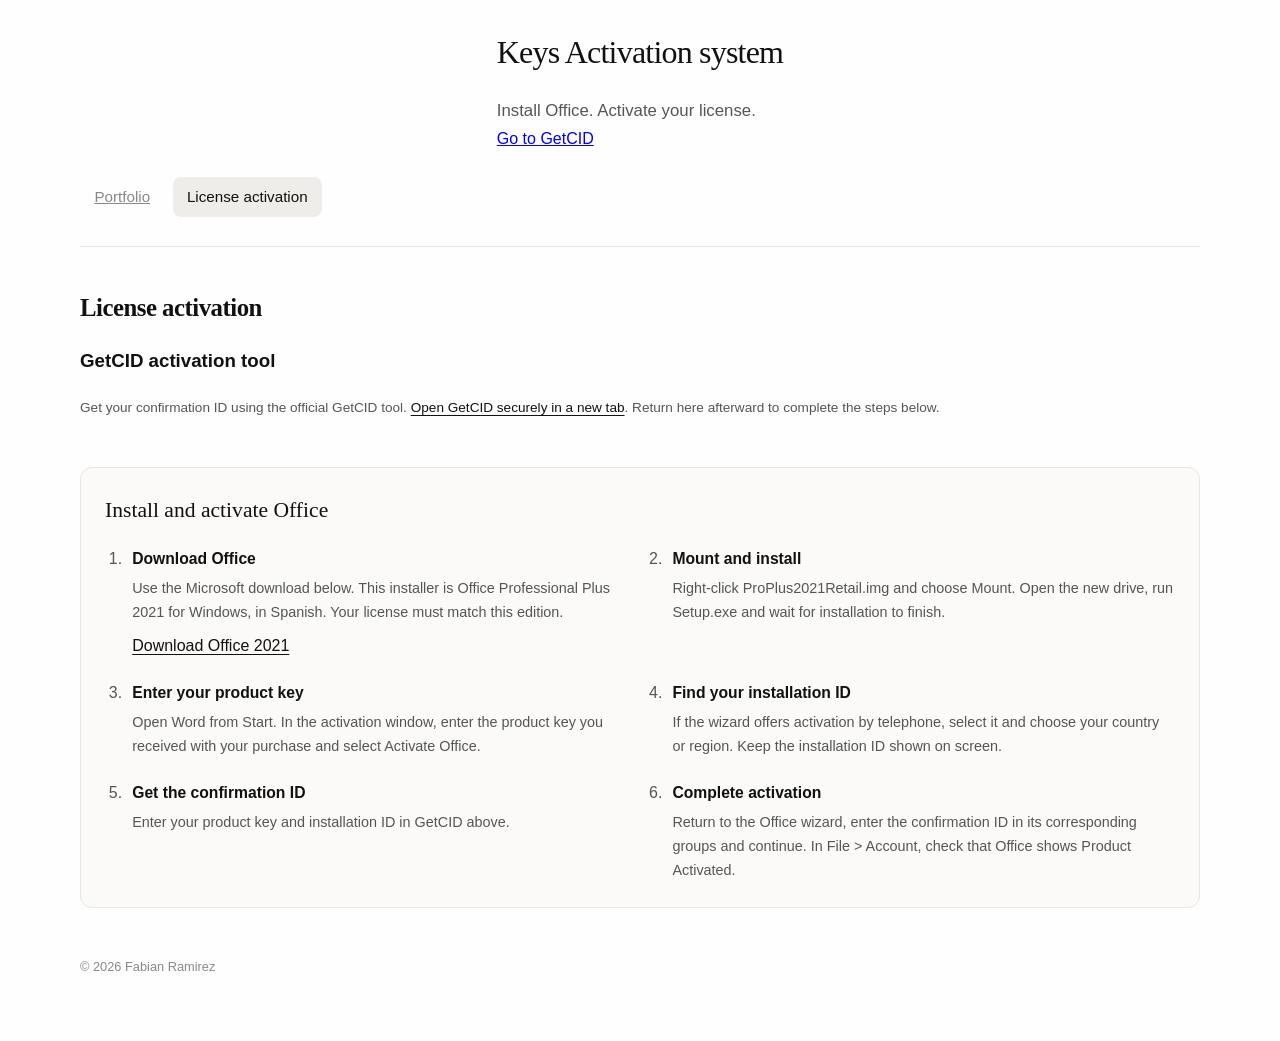
==== index.html @ a5a7165a "Polish GetCID link and remove blank embed space Updated the index.html file to reflect changes for t" ====
<!DOCTYPE html>
<html lang="en">
<head>
<meta charset="UTF-8">
<meta name="viewport" content="width=device-width, initial-scale=1.0">
<title>Fabian | License activation</title>
<meta name="description" content="Office license activation guide and GetCID tool.">
<meta name="theme-color" content="#fefefe">
<link rel="canonical" href="https://fyramirez.dev/activacion/">
<link rel="icon" href="/favicon.ico">
<link rel="stylesheet" href="/style.css?v=activation-20260924">
</head>
<body class="activation-mode">
<div class="layout">
<aside class="sidebar">
<img src="/profile.jpg" alt="Fabian" class="sidebar-avatar">
<div class="activation-identity">
<h1 class="sidebar-heading">Keys Activation system</h1>
<p class="sidebar-text guide-intro">Install Office. Activate your license.</p>
<a class="guide-jump" href="#getcid-title">Go to GetCID</a>
</div>
</aside>
<main class="main-content">
<nav class="tabs" aria-label="Page sections"><a class="tab-btn" href="/">Portfolio</a><span class="tab-btn active" aria-current="page">License activation</span></nav>
<section class="activation-panel" aria-labelledby="activation-title">
<h2 id="activation-title" class="section-title">License activation</h2>
<div class="getcid-embed" id="getcid-title">
<h3>GetCID activation tool</h3>
<p class="getcid-fallback">Get your confirmation ID using the official GetCID tool. <a class="office-download" href="https://getcid.us/" target="_blank" rel="noopener noreferrer">Open GetCID securely in a new tab</a>. Return here afterward to complete the steps below.</p>
</div>
<section class="activation-guide" aria-labelledby="guide-title">
<h3 id="guide-title">Install and activate Office</h3>
<ol class="setup-steps">
<li><div><h4>Download Office</h4><p>Use the Microsoft download below. This installer is Office Professional Plus 2021 for Windows, in Spanish. Your license must match this edition.</p><a class="office-download" href="https://officecdn.microsoft.com/db/492350f6-3a01-4f97-b9c0-c7c6ddf67d60/media/es-es/ProPlus2021Retail.img">Download Office 2021</a></div></li>
<li><div><h4>Mount and install</h4><p>Right-click ProPlus2021Retail.img and choose Mount. Open the new drive, run Setup.exe and wait for installation to finish.</p></div></li>
<li><div><h4>Enter your product key</h4><p>Open Word from Start. In the activation window, enter the product key you received with your purchase and select Activate Office.</p></div></li>
<li><div><h4>Find your installation ID</h4><p>If the wizard offers activation by telephone, select it and choose your country or region. Keep the installation ID shown on screen.</p></div></li>
<li><div><h4>Get the confirmation ID</h4><p>Enter your product key and installation ID in GetCID above.</p></div></li>
<li><div><h4>Complete activation</h4><p>Return to the Office wizard, enter the confirmation ID in its corresponding groups and continue. In File &gt; Account, check that Office shows Product Activated.</p></div></li>
</ol>
</section>
</section>
<footer class="site-footer"><p>&copy; 2026 Fabian Ramirez</p></footer>
</main>
</div>
</body>
</html>
---- style.css ----
/* Wide layout for the standalone activation page */
body.activation-mode .layout {
    display: block;
}

body.activation-mode .sidebar {
    position: static;
    width: 100%;
    height: auto;
    padding: 2rem 5rem 0;
}

body.activation-mode .sidebar-avatar {
    display: none;
}

body.activation-mode .main-content {
    width: 100%;
    padding: 1.5rem 5rem 4rem;
    border-left: 0;
}

body.activation-mode .activation-identity {
    max-width: 1200px;
    margin: 0 auto;
}

body.activation-mode .activation-guide {
    max-width: 1200px;
    margin-bottom: 2rem;
}

body.activation-mode .getcid-embed {
    width: 100%;
    max-width: 1200px;
    margin: 0 auto 3rem;
}

body.activation-mode .getcid-embed iframe {
    width: 100%;
    height: min(1100px, 82vh);
    min-height: 760px;
}

body.activation-mode .site-footer {
    max-width: 1200px;
    margin: 0 auto;
}

@media (max-width: 900px) {
    body.activation-mode .sidebar {
        padding: 5rem 1.5rem 1rem;
    }

    body.activation-mode .main-content {
        padding: 1rem 1.5rem 3rem;
    }

    body.activation-mode .getcid-embed iframe {
        height: 1000px;
        min-height: 1000px;
    }
}

@media (max-width: 600px) {
    body.activation-mode .activation-guide {
        padding: 1.1rem;
    }

    body.activation-mode .setup-steps {
        grid-template-columns: 1fr;
    }
}/* Activation page layout */
.activation-guide {
    max-width: 1000px;
    margin: 0 0 2.5rem;
    padding: 1.5rem;
    border: 1px solid var(--border);
    border-radius: 12px;
    background: #fbfaf9;
}

.activation-guide > h3 {
    margin-bottom: 1rem;
    font-family: var(--font-serif);
    font-size: 1.35rem;
    font-weight: 500;
}

.setup-steps {
    display: grid;
    grid-template-columns: repeat(2, minmax(0, 1fr));
    gap: 1.25rem 2rem;
    padding-left: 1.35rem;
}

.setup-steps li {
    padding-left: 0.35rem;
    color: var(--text-secondary);
}

.setup-steps h4 {
    margin-bottom: 0.3rem;
    color: var(--text);
    font-size: 0.98rem;
    font-weight: 600;
}

.setup-steps p,
.setup-help-body {
    font-size: 0.9rem;
    line-height: 1.65;
}

.office-download,
.setup-help-body a {
    display: inline-block;
    margin-top: 0.45rem;
    color: var(--text);
    text-underline-offset: 3px;
}

.setup-help {
    margin-top: 1.5rem;
    padding-top: 1rem;
    border-top: 1px solid var(--border);
}

.setup-help summary {
    cursor: pointer;
    font-weight: 500;
}

.setup-help-body {
    padding-top: 0.75rem;
}

.security-steps {
    padding-left: 1.25rem;
}

.getcid-embed iframe {
    display: block;
    width: 100%;
    height: min(1100px, 82vh);
    min-height: 760px;
    border: 1px solid var(--border);
    border-radius: 10px;
    background: #fff;
}

@media (max-width: 600px) {
    .setup-steps {
        grid-template-columns: 1fr;
        gap: 1rem;
    }

    .activation-guide {
        padding: 1.1rem;
    }

    .getcid-embed iframe {
        height: 1000px;
        min-height: 1000px;
    }
}

*, *::before, *::after {
    box-sizing: border-box;
    margin: 0;
    padding: 0;
}

:root {
    --bg: #fefefe;
    --text: #111;
    --text-secondary: #555;
    --text-muted: #888;
    --border: #e8e6e3;
    --sidebar-width: 35%;
    --font-serif: Newsreader, Georgia, "Times New Roman", serif;
    --font-sans: Inter, -apple-system, BlinkMacSystemFont, "Segoe UI", Roboto, sans-serif;
}

html {
    scroll-behavior: smooth;
    -webkit-font-smoothing: antialiased;
    -moz-osx-font-smoothing: grayscale;
    text-rendering: optimizeLegibility;
}

body {
    font-family: var(--font-sans);
    background-color: var(--bg);
    color: var(--text);
    line-height: 1.7;
    font-size: 1rem;
    font-weight: 400;
}

.layout {
    display: flex;
    min-height: 100vh;
}

.sidebar {
    width: var(--sidebar-width);
    flex-shrink: 0;
    position: sticky;
    top: 0;
    height: 100vh;
    padding: 5rem 3rem 5rem 5rem;
    display: flex;
    flex-direction: column;
    justify-content: center;
}

.sidebar-avatar {
    width: 220px;
    height: 220px;
    border-radius: 50%;
    object-fit: cover;
    margin-bottom: 2rem;
    display: block;
}

.sidebar-heading {
    font-family: var(--font-serif);
    font-size: 2rem;
    font-weight: 500;
    line-height: 1.3;
    letter-spacing: -0.025em;
    color: var(--text);
    margin-bottom: 1.4rem;
}

.sidebar-text {
    font-size: 1.05rem;
    color: var(--text-secondary);
    line-height: 1.75;
}

.sidebar-text a {
    color: var(--text);
    text-decoration: underline;
    text-underline-offset: 4px;
    text-decoration-thickness: 1px;
    text-decoration-color: #ccc;
    transition: text-decoration-color 0.15s ease;
}

.sidebar-text a:hover {
    text-decoration-color: var(--text);
}

.main-content {
    flex: 1;
    min-width: 0;
    padding: 5rem 5rem 5rem 3rem;
    border-left: 1px solid var(--border);
}

.section {
    padding: 0 0 5rem;
}

.section-title {
    font-family: var(--font-serif);
    font-size: 1.55rem;
    font-weight: 600;
    letter-spacing: -0.02em;
    margin-bottom: 2.2rem;
    color: var(--text);
}

.projects-grid {
    display: grid;
    grid-template-columns: minmax(0, 420px);
    gap: 2.5rem 1.8rem;
    margin-bottom: 2rem;
}

.project-card {
    display: block;
    text-decoration: none;
    color: inherit;
    transition: opacity 0.2s ease;
}

.project-card:hover {
    opacity: 0.75;
}

.project-image-wrap {
    aspect-ratio: 4 / 3;
    overflow: hidden;
    border-radius: 10px;
    background: #f4f3f1;
    margin-bottom: 1.1rem;
}

.project-image-wrap img {
    width: 100%;
    height: 100%;
    object-fit: cover;
    transition: transform 0.4s ease;
}

.project-card:hover .project-image-wrap img {
    transform: scale(1.03);
}

.project-title {
    font-family: var(--font-serif);
    font-size: 1.2rem;
    font-weight: 600;
    letter-spacing: -0.015em;
    color: var(--text);
    margin-bottom: 0.3rem;
}

.project-desc {
    font-size: 0.9rem;
    color: var(--text-secondary);
    line-height: 1.6;
}

.project-tech {
    display: flex;
    flex-wrap: wrap;
    align-items: center;
    gap: 0.65rem;
    list-style: none;
    padding: 0;
    margin: 1rem 0 0;
}

.project-tech li {
    display: grid;
    place-items: center;
    width: 2rem;
    height: 2rem;
    padding: 0.35rem;
    border: 1px solid var(--border);
    border-radius: 7px;
    background: #fff;
}

.project-tech img,
.project-tech svg {
    display: block;
    width: 100%;
    height: 100%;
}

.see-all {
    display: inline-block;
    font-family: var(--font-sans);
    font-size: 0.9rem;
    font-weight: 500;
    color: var(--text-secondary);
    text-decoration: none;
    transition: color 0.15s ease;
}

.see-all:hover {
    color: var(--text);
}

.skills-grid {
    display: grid;
    grid-template-columns: repeat(2, minmax(0, 1fr));
    grid-template-areas:
        "environment ai"
        "development development";
    gap: 2.5rem;
}

.skill-group:nth-child(1) {
    grid-area: environment;
    border-right: 1px solid var(--border);
    padding-right: 2.5rem;
}

.skill-group--development {
    grid-area: development;
    border-top: 1px solid var(--border);
    padding-top: 2rem;
}

.skill-group:nth-child(3) {
    grid-area: ai;
}

.skill-group--development ul {
    display: grid;
    grid-template-columns: repeat(3, minmax(0, 1fr));
    column-gap: 1.25rem;
}

.skill-label {
    font-family: var(--font-serif);
    font-size: 1.1rem;
    font-weight: 600;
    letter-spacing: -0.015em;
    margin-bottom: 0.9rem;
    color: var(--text);
}

.skill-group ul {
    list-style: none;
    padding: 0;
}

.skill-group li {
    display: flex;
    align-items: center;
    gap: 0.6rem;
    font-size: 0.9rem;
    color: var(--text-secondary);
    padding: 0.3rem 0;
    line-height: 1.35;
}

.skill-group li img,
.skill-icon {
    width: 1.35rem;
    height: 1.35rem;
    flex: 0 0 1.35rem;
}

.skill-group li img {
    object-fit: contain;
}

.skill-group li span:not(.skill-icon) {
    color: var(--text-muted);
}

.skill-icon {
    display: inline-grid;
    place-items: center;
    border-radius: 4px;
    font-size: 0.55rem;
    font-weight: 700;
    line-height: 1;
    letter-spacing: -0.04em;
}

.skill-icon-tool {
    color: #e8b300;
    background: #fff7cf;
    font-size: 1.1rem;
}

.skill-icon-pwa {
    color: #5a21b6;
    background: #eee4ff;
}

.skill-icon-api {
    color: #fff;
    background: #4b5563;
    font-size: 0.5rem;
}

.cv-entry {
    margin-bottom: 2rem;
}

.cv-role {
    font-family: var(--font-serif);
    font-size: 1.2rem;
    font-weight: 600;
    letter-spacing: -0.015em;
    color: var(--text);
    margin-bottom: 0.2rem;
}

.cv-place {
    font-size: 0.9rem;
    color: var(--text-muted);
    margin-bottom: 0.7rem;
}

.cv-desc {
    font-size: 0.95rem;
    color: var(--text-secondary);
    line-height: 1.7;
    max-width: 500px;
}

.social-links {
    display: flex;
    gap: 1.6rem;
    margin-bottom: 1.2rem;
}

.social-link {
    display: inline-flex;
    align-items: center;
    gap: 0.5rem;
    font-size: 0.85rem;
    font-weight: 500;
    color: var(--text-muted);
    text-decoration: none;
    transition: color 0.2s ease;
}

.social-link:visited,
.social-link:link {
    color: var(--text-muted);
    text-decoration: none;
}

.social-link:hover,
.social-link:hover:visited {
    color: var(--text);
}

.social-link svg {
    display: block;
    flex-shrink: 0;
}

.site-footer {
    padding-top: 1rem;
}



.site-footer p {
    font-size: 0.8rem;
    color: var(--text-muted);
}

.credit-link,
.credit-link:link,
.credit-link:visited {
    color: var(--text-muted) !important;
    text-decoration: none !important;
    transition: color 0.2s ease;
}

.credit-link:hover {
    color: var(--text) !important;
}


@media (max-width: 900px) {
    .layout {
        flex-direction: column;
    }

    .sidebar {
        width: 100%;
        position: static;
        height: auto;
        padding: 3rem 1.5rem 2rem;
        justify-content: flex-start;
    }

    .sidebar-heading {
        font-size: 1.6rem;
    }

    .main-content {
        padding: 2rem 1.5rem 4rem;
        border-left: none;
    }

    .projects-grid {
        grid-template-columns: 1fr;
        gap: 3rem;
    }

    .skills-grid {
        grid-template-columns: 1fr;
        grid-template-areas:
            "environment"
            "ai"
            "development";
        gap: 2rem;
    }

    .skill-group--development ul {
        grid-template-columns: 1fr;
    }

    .skill-group:nth-child(1) {
        border-right: none;
        border-bottom: 1px solid var(--border);
        padding: 0 0 2rem;
    }

    .skill-group--development {
        padding-top: 2rem;
    }

    .section {
        padding: 0 0 3.5rem;
    }

    .social-links {
        gap: 1.2rem;
    }
}

.tabs {
    display: flex;
    flex-wrap: wrap;
    gap: 0.5rem;
    padding-bottom: 1.8rem;
    border-bottom: 1px solid var(--border);
    margin-bottom: 2.5rem;
}

.tab-btn {
    appearance: none;
    background: none;
    border: none;
    cursor: pointer;
    font-family: var(--font-sans);
    font-size: 0.95rem;
    font-weight: 500;
    color: var(--text-muted);
    padding: 0.45rem 0.9rem;
    border-radius: 8px;
    transition: color 0.2s ease, background 0.2s ease;
}

.tab-btn:hover {
    color: var(--text);
    background: #f4f3f1;
}

.tab-btn.active {
    color: var(--text);
    background: #efedea;
}

.tab-btn:focus-visible,
.activation-form button:focus-visible {
    outline: 2px solid var(--text);
    outline-offset: 4px;
}

.activation-panel .section-title {
    margin-bottom: 1rem;
}

.activation-form { max-width: 560px; margin: 2rem 0 3rem; }
.activation-field { margin-bottom: 1.6rem; }
.activation-field label { display: block; font-size: 0.95rem; font-weight: 500; margin-bottom: 0.55rem; }
.activation-field input, .activation-field textarea {
    display: block; width: 100%; padding: 0.85rem 1rem;
    border: 1px solid #d8d6d3; border-radius: 8px; background: var(--bg);
    font: inherit; color: var(--text); line-height: 1.6;
}
.activation-field input { font-family: ui-monospace, monospace; font-size: 0.95rem; }
.activation-field textarea { resize: vertical; min-height: 110px; }
.activation-field input:focus, .activation-field textarea:focus { outline: 2px solid var(--text); outline-offset: 2px; }
.activation-field input::placeholder, .activation-field textarea::placeholder { color: #777; }
.activation-status { font-size: 0.875rem; color: var(--text-secondary); line-height: 1.6; }
.activation-actions { display: flex; align-items: center; flex-wrap: wrap; gap: 0.85rem 1rem; }
.activation-submit, .activation-copy { font: inherit; font-size: 0.9rem; font-weight: 500; border-radius: 8px; padding: 0.8rem 1.1rem; cursor: pointer; }
.activation-submit { color: #fff; background: var(--text); border: 1px solid var(--text); }
.activation-submit:hover { background: #333; }
.activation-submit:disabled { opacity: 0.55; cursor: wait; }
.activation-status:not(:empty) { margin-top: 1rem; }
.activation-status[data-error="true"] { color: #9a302a; }
.activation-result { margin-top: 2rem; padding-top: 1.5rem; border-top: 1px solid var(--border); }
.activation-result h3 { font-family: var(--font-serif); font-weight: 500; font-size: 1.25rem; }
.activation-result output { display: block; font-family: ui-monospace, monospace; font-size: 1.1rem; line-height: 1.8; overflow-wrap: anywhere; margin: 1rem 0; }
.activation-copy { border: 1px solid var(--border); background: #efedea; color: var(--text); }
@media (max-width: 600px) {
    .activation-field input { font-size: 0.875rem; padding-inline: 0.65rem; }
    .activation-submit { width: 100%; }
}

.tab-panel {
    display: none;
    animation: fadeIn 0.3s ease;
}

.tab-panel.active {
    display: block;
}

.tab-text {
    font-size: 1.02rem;
    color: var(--text-secondary);
    line-height: 1.8;
    max-width: 560px;
    margin-bottom: 1.1rem;
}

.skill-subtitle {
    font-family: var(--font-serif);
    font-size: 1.25rem;
    font-weight: 600;
    letter-spacing: -0.015em;
    color: var(--text);
    margin: 2.6rem 0 1rem;
}

@keyframes fadeIn {
    from { opacity: 0; transform: translateY(6px); }
    to   { opacity: 1; transform: none; }
}

.language-switch {
    position: absolute;
    top: 1.25rem;
    right: 2rem;
    display: flex;
    gap: 0.15rem;
    padding: 0.2rem;
    border: 1px solid var(--border);
    border-radius: 999px;
    background: var(--bg);
}
.language-switch button {
    appearance: none;
    border: 0;
    border-radius: 999px;
    background: transparent;
    color: var(--text-secondary);
    font: 500 0.75rem var(--font-sans);
    letter-spacing: 0.04em;
    min-width: 2.65rem;
    min-height: 2.25rem;
    cursor: pointer;
}
.language-switch button[aria-pressed="true"] { background: #efedea; color: var(--text); }
.language-switch button:hover { color: var(--text); }
.language-switch button:focus-visible { outline: 2px solid var(--text); outline-offset: 3px; }
.skill-group li .skill-name { color: inherit; }
@media (max-width: 900px) {
    .language-switch { top: 1rem; right: 1.5rem; }
    .sidebar { padding-top: 5rem; }
}

.language-switch[hidden] { display: none; }

.skill-icon-openclaw {
    color: #fff;
    background: #d97757;
    font-size: 0.48rem;
    letter-spacing: -0.06em;
}

.skill-icon-hermes {
    color: #fff;
    background: #374151;
    font-size: 0.75rem;
}

.getcid-embed {
    width: 100%;
    margin: 1.5rem 0 3rem;
}

.getcid-embed iframe {
    display: block;
    width: 100%;
    min-height: 760px;
    border: 1px solid var(--border);
    border-radius: 10px;
    background: #fff;
}

.getcid-fallback {
    margin-top: 0.75rem;
    font-size: 0.85rem;
    color: var(--text-secondary);
}

.getcid-fallback a {
    color: var(--text);
    text-underline-offset: 3px;
}

@media (max-width: 600px) {
    .getcid-embed iframe {
        min-height: 900px;
    }
}
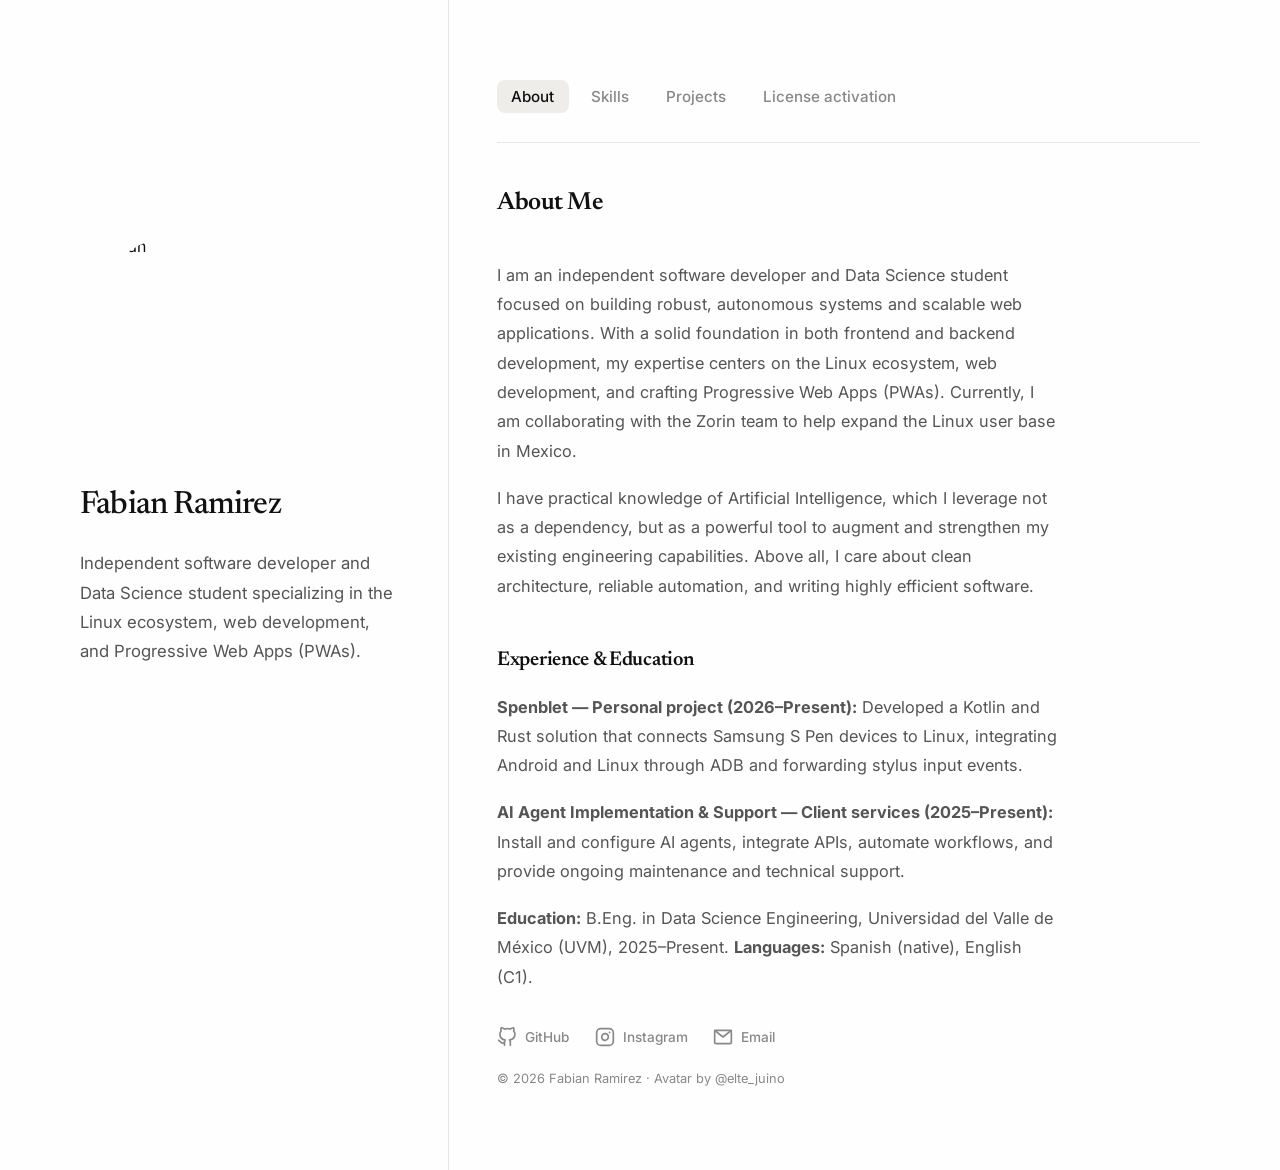
==== commit 588d0c62: "Restore portfolio before GetCID integration" ====
--- a/index.html
+++ b/index.html
@@ -1,47 +1,242 @@
 <!DOCTYPE html>
 <html lang="en">
 <head>
-<meta charset="UTF-8">
-<meta name="viewport" content="width=device-width, initial-scale=1.0">
-<title>Fabian | License activation</title>
-<meta name="description" content="Office license activation guide and GetCID tool.">
-<meta name="theme-color" content="#fefefe">
-<link rel="canonical" href="https://fyramirez.dev/activacion/">
-<link rel="icon" href="/favicon.ico">
-<link rel="stylesheet" href="/style.css?v=activation-20260924">
+    <meta charset="UTF-8">
+    <meta name="viewport" content="width=device-width, initial-scale=1.0">
+    <title>Fabian | Independent Software Developer</title>
+    <meta name="description" content="Independent software development. Specialist in desktop applications, Linux ecosystems, and local artificial intelligence architectures.">
+    <meta property="og:title" content="Fabian | Independent Software Developer">
+    <meta property="og:description" content="Independent software development. Specialist in desktop applications, Linux ecosystems, and local artificial intelligence architectures.">
+    <meta property="og:image" content="https://fyramirez.dev/og-image.jpg">
+    <meta property="og:url" content="https://fyramirez.dev">
+    <meta property="og:type" content="website">
+    <meta property="og:site_name" content="Fabian Ramirez">
+    <meta name="twitter:card" content="summary">
+    <meta name="twitter:title" content="Fabian | Independent Software Developer">
+    <meta name="twitter:description" content="Independent software development. Specialist in desktop applications, Linux ecosystems, and local artificial intelligence architectures.">
+    <meta name="twitter:image" content="https://fyramirez.dev/og-image.jpg">
+    <link rel="canonical" href="https://fyramirez.dev">
+    <link rel="icon" type="image/x-icon" href="/favicon.ico">
+    <link rel="icon" type="image/png" sizes="16x16" href="/favicon-16.png">
+    <link rel="icon" type="image/png" sizes="32x32" href="/favicon-32.png">
+    <link rel="apple-touch-icon" sizes="180x180" href="/apple-touch-icon.png">
+    <meta name="theme-color" content="#fefefe">
+    <link href="https://fonts.googleapis.com/css2?family=Inter:ital,opsz,wght@0,14..32,400;0,14..32,500;0,14..32,600;1,14..32,400&family=Newsreader:ital,opsz,wght@0,6..72,400;0,6..72,500;0,6..72,600;1,6..72,400&display=swap" rel="stylesheet">
+    <link rel="stylesheet" href="/style.css?v=20260924-en">
 </head>
-<body class="activation-mode">
-<div class="layout">
-<aside class="sidebar">
-<img src="/profile.jpg" alt="Fabian" class="sidebar-avatar">
-<div class="activation-identity">
-<h1 class="sidebar-heading">Keys Activation system</h1>
-<p class="sidebar-text guide-intro">Install Office. Activate your license.</p>
-<a class="guide-jump" href="#getcid-title">Go to GetCID</a>
-</div>
-</aside>
-<main class="main-content">
-<nav class="tabs" aria-label="Page sections"><a class="tab-btn" href="/">Portfolio</a><span class="tab-btn active" aria-current="page">License activation</span></nav>
-<section class="activation-panel" aria-labelledby="activation-title">
-<h2 id="activation-title" class="section-title">License activation</h2>
-<div class="getcid-embed" id="getcid-title">
-<h3>GetCID activation tool</h3>
-<p class="getcid-fallback">Get your confirmation ID using the official GetCID tool. <a class="office-download" href="https://getcid.us/" target="_blank" rel="noopener noreferrer">Open GetCID securely in a new tab</a>. Return here afterward to complete the steps below.</p>
-</div>
-<section class="activation-guide" aria-labelledby="guide-title">
-<h3 id="guide-title">Install and activate Office</h3>
-<ol class="setup-steps">
-<li><div><h4>Download Office</h4><p>Use the Microsoft download below. This installer is Office Professional Plus 2021 for Windows, in Spanish. Your license must match this edition.</p><a class="office-download" href="https://officecdn.microsoft.com/db/492350f6-3a01-4f97-b9c0-c7c6ddf67d60/media/es-es/ProPlus2021Retail.img">Download Office 2021</a></div></li>
-<li><div><h4>Mount and install</h4><p>Right-click ProPlus2021Retail.img and choose Mount. Open the new drive, run Setup.exe and wait for installation to finish.</p></div></li>
-<li><div><h4>Enter your product key</h4><p>Open Word from Start. In the activation window, enter the product key you received with your purchase and select Activate Office.</p></div></li>
-<li><div><h4>Find your installation ID</h4><p>If the wizard offers activation by telephone, select it and choose your country or region. Keep the installation ID shown on screen.</p></div></li>
-<li><div><h4>Get the confirmation ID</h4><p>Enter your product key and installation ID in GetCID above.</p></div></li>
-<li><div><h4>Complete activation</h4><p>Return to the Office wizard, enter the confirmation ID in its corresponding groups and continue. In File &gt; Account, check that Office shows Product Activated.</p></div></li>
-</ol>
-</section>
-</section>
-<footer class="site-footer"><p>&copy; 2026 Fabian Ramirez</p></footer>
-</main>
-</div>
+<body>
+    <div class="language-switch" hidden role="group" aria-label="Language" data-i18n-aria-label="language">
+        <button type="button" data-language="en" lang="en" aria-label="English" aria-pressed="true">EN</button>
+        <button type="button" data-language="es" lang="es" aria-label="Español" aria-pressed="false">ES</button>
+    </div>
+
+    <div class="layout">
+        <aside class="sidebar">
+            <img src="/profile.jpg" alt="Fabian" class="sidebar-avatar">
+            <h1 class="sidebar-heading">Fabian Ramirez</h1>
+            <p class="sidebar-text">Independent software developer and Data Science student specializing in the Linux ecosystem, web development, and Progressive Web Apps (PWAs).</p>
+        </aside>
+        <main class="main-content">
+            <nav class="tabs" aria-label="Page sections">
+                <button class="tab-btn active" data-tab="about">About</button>
+                <button class="tab-btn" data-tab="skills">Skills</button>
+                <button class="tab-btn" data-tab="projects">Projects</button>
+                <button class="tab-btn" data-tab="activacion-licencias">License activation</button>
+            </nav>
+            <section id="about" class="tab-panel active">
+                <h2 class="section-title">About Me</h2>
+                <p class="tab-text">I am an independent software developer and Data Science student focused on building robust, autonomous systems and scalable web applications. With a solid foundation in both frontend and backend development, my expertise centers on the Linux ecosystem, web development, and crafting Progressive Web Apps (PWAs). Currently, I am collaborating with the Zorin team to help expand the Linux user base in Mexico.</p>
+                <p class="tab-text">I have practical knowledge of Artificial Intelligence, which I leverage not as a dependency, but as a powerful tool to augment and strengthen my existing engineering capabilities. Above all, I care about clean architecture, reliable automation, and writing highly efficient software.</p>
+                <h3 class="skill-subtitle">Experience &amp; Education</h3>
+                <p class="tab-text"><strong>Spenblet — Personal project (2026–Present):</strong> Developed a Kotlin and Rust solution that connects Samsung S Pen devices to Linux, integrating Android and Linux through ADB and forwarding stylus input events.</p>
+                <p class="tab-text"><strong>AI Agent Implementation &amp; Support — Client services (2025–Present):</strong> Install and configure AI agents, integrate APIs, automate workflows, and provide ongoing maintenance and technical support.</p>
+                <p class="tab-text"><strong>Education:</strong> B.Eng. in Data Science Engineering, Universidad del Valle de México (UVM), 2025–Present. <strong>Languages:</strong> Spanish (native), English (C1).</p>
+            </section>
+            <section id="skills" class="tab-panel">
+                <h2 class="section-title">Skills</h2>
+                <h3 class="skill-subtitle">How I use my skills</h3>
+                <p class="tab-text">Designing and maintaining optimized Linux workflows is essential to my daily efficiency. These setups range from user-friendly environments like Zorin OS, where a current collaboration is underway, to custom Arch-based systems.</p>
+                <p class="tab-text">Development work centers on cross-platform solutions using Python, Java, and modern web technologies. This includes blending Electron and PWA standards, constructing traditional websites, and engineering native applications exclusively for Linux.</p>
+                <p class="tab-text">In the AI space, the focus is on practical integrations using the OpenClaw framework alongside models like DeepSeek, Claude, and Ollama. Linking these technologies to custom backend APIs and functional interfaces, such as Telegram bots, automates complex tasks and solves real-world problems efficiently.</p>
+                <div class="skills-grid">
+                    <div class="skill-group">
+                        <h4 class="skill-label">Environments &amp; OS</h4>
+                        <ul>
+                            <li><img src="https://cdn.jsdelivr.net/gh/devicons/devicon@latest/icons/linux/linux-original.svg" alt="">Zorin OS <span>(partner)</span></li>
+                            <li><img src="https://cdn.jsdelivr.net/gh/devicons/devicon@latest/icons/debian/debian-original.svg" alt=""><span class="skill-name">Debian-based Linux</span></li>
+                            <li><img src="https://cdn.jsdelivr.net/gh/devicons/devicon@latest/icons/archlinux/archlinux-original.svg" alt=""><span class="skill-name">Arch-based Linux</span></li>
+                            <li><img src="https://cdn.simpleicons.org/kde/1D99F3" alt="">KDE Plasma &amp; Hyprland</li>
+                            <li><span class="skill-icon skill-icon-tool" aria-hidden="true">⌁</span><span class="skill-name">Hardware Maintenance</span></li>
+                        </ul>
+                    </div>
+                    <div class="skill-group skill-group--development">
+                        <h4 class="skill-label">Development</h4>
+                        <ul>
+                            <li><img src="https://cdn.jsdelivr.net/gh/devicons/devicon@latest/icons/html5/html5-original.svg" alt="">HTML</li>
+                            <li><img src="https://cdn.jsdelivr.net/gh/devicons/devicon@latest/icons/css3/css3-original.svg" alt="">CSS</li>
+                            <li><img src="https://cdn.jsdelivr.net/gh/devicons/devicon@latest/icons/javascript/javascript-original.svg" alt="">JavaScript</li>
+                            <li><span class="skill-icon skill-icon-pwa" aria-hidden="true">PWA</span><span class="skill-name">Progressive Web Apps</span></li>
+                            <li><img src="https://cdn.jsdelivr.net/gh/devicons/devicon@latest/icons/python/python-original.svg" alt="">Python</li>
+                            <li><img src="https://cdn.jsdelivr.net/gh/devicons/devicon@latest/icons/java/java-original.svg" alt="">Java</li>
+                            <li><img src="https://cdn.jsdelivr.net/gh/devicons/devicon@latest/icons/kotlin/kotlin-original.svg" alt="">Kotlin</li>
+                            <li><img src="https://cdn.jsdelivr.net/gh/devicons/devicon@latest/icons/rust/rust-original.svg" alt="">Rust</li>
+                            <li><img src="https://cdn.jsdelivr.net/gh/devicons/devicon@latest/icons/csharp/csharp-original.svg" alt="">C#</li>
+                            <li><span class="skill-icon skill-icon-api" aria-hidden="true">SQL</span><span class="skill-name">SQL</span></li>
+                            <li><img src="https://cdn.jsdelivr.net/gh/devicons/devicon@latest/icons/androidstudio/androidstudio-original.svg" alt="">Android Studio</li>
+                            <li><img src="https://cdn.jsdelivr.net/gh/devicons/devicon@latest/icons/bash/bash-original.svg" alt="">Shell</li>
+                            <li><img src="https://cdn.jsdelivr.net/gh/devicons/devicon@latest/icons/electron/electron-original.svg" alt="">Electron</li>
+                            <li><img src="https://cdn.jsdelivr.net/gh/devicons/devicon@latest/icons/mysql/mysql-original.svg" alt="">MySQL</li>
+                            <li><img src="https://cdn.jsdelivr.net/gh/devicons/devicon@latest/icons/react/react-original.svg" alt="">React.js</li>
+                            <li><img src="https://cdn.jsdelivr.net/gh/devicons/devicon@latest/icons/nodejs/nodejs-original.svg" alt="">Node.js</li>
+                            <li><img src="https://cdn.jsdelivr.net/gh/devicons/devicon@latest/icons/git/git-original.svg" alt="">Git &amp; GitHub</li>
+                            <li><img src="https://cdn.jsdelivr.net/gh/devicons/devicon@latest/icons/android/android-original.svg" alt="">ADB</li>
+                            <li><img src="https://cdn.jsdelivr.net/gh/devicons/devicon@latest/icons/visualstudio/visualstudio-original.svg" alt="">Visual Studio</li>
+                            <li><span class="skill-icon skill-icon-tool" aria-hidden="true">MS</span><span class="skill-name">Microsoft Office</span></li>
+                            <li><img src="https://cdn.jsdelivr.net/gh/devicons/devicon@latest/icons/mongodb/mongodb-original.svg" alt="">MongoDB</li>
+                            <li><span class="skill-icon skill-icon-api" aria-hidden="true">&lt;/&gt;</span><span class="skill-name">API Integration</span></li>
+                        </ul>
+                    </div>
+                    <div class="skill-group">
+                        <h4 class="skill-label">AI &amp; Tools</h4>
+                        <ul>
+                            <li><span class="skill-icon skill-icon-openclaw" aria-hidden="true">OC</span><span class="skill-name">OpenClaw Framework</span></li>
+                            <li><span class="skill-icon skill-icon-hermes" aria-hidden="true">H</span><span class="skill-name">Hermes</span></li>
+                            <li><img src="https://cdn.simpleicons.org/ollama/000000" alt="">Ollama</li>
+                            <li><img src="https://cdn.simpleicons.org/deepseek/4D6BFE" alt="">DeepSeek</li>
+                            <li><img src="https://cdn.simpleicons.org/claude/D97757" alt="">Claude</li>
+                            <li><img src="/assets/openai.svg" alt="">Codex</li>
+                        </ul>
+                    </div>
+                </div>
+            </section>
+            <section id="projects" class="tab-panel">
+                <h2 class="section-title">Projects</h2>
+                <div class="projects-grid">
+                    <a href="https://github.com/FyrmzDevMx/spenblet" target="_blank" rel="noopener" class="project-card" aria-label="View Spenblet on GitHub">
+                        <div class="project-image-wrap">
+                            <img src="/app3.jpg" alt="Spenblet running on Linux">
+                        </div>
+                        <h3 class="project-title">Spenblet</h3>
+                        <p class="project-desc">A Linux bridge that connects an Android device over USB, turning its S Pen into a graphics tablet for Krita.</p>
+                        <ul class="project-tech" aria-label="Programming languages used in Spenblet">
+                            <li title="Kotlin"><img src="https://cdn.jsdelivr.net/gh/devicons/devicon@latest/icons/kotlin/kotlin-original.svg" alt="Kotlin"></li>
+                            <li title="Rust"><img src="https://cdn.jsdelivr.net/gh/devicons/devicon@latest/icons/rust/rust-original.svg" alt="Rust"></li>
+                            <li title="Shell"><img src="https://cdn.jsdelivr.net/gh/devicons/devicon@latest/icons/bash/bash-original.svg" alt="Shell"></li>
+                        </ul>
+                    </a>
+                    <a href="https://github.com/FyrmzDevMx/portafolio-fabian" target="_blank" rel="noopener noreferrer" class="project-card" aria-label="View the portfolio source on GitHub">
+                        <div class="project-image-wrap">
+                            <img src="/og-image.jpg" alt="Preview of Fabian's portfolio website">
+                        </div>
+                        <h3 class="project-title">Personal Portfolio</h3>
+                        <p class="project-desc">A personal website showcasing my profile, skills, and selected projects.</p>
+                        <ul class="project-tech" aria-label="Technologies used in the portfolio">
+                            <li title="HTML"><img src="https://cdn.jsdelivr.net/gh/devicons/devicon@latest/icons/html5/html5-original.svg" alt="HTML"></li>
+                            <li title="CSS"><img src="https://cdn.jsdelivr.net/gh/devicons/devicon@latest/icons/css3/css3-original.svg" alt="CSS"></li>
+                            <li title="JavaScript"><img src="https://cdn.jsdelivr.net/gh/devicons/devicon@latest/icons/javascript/javascript-original.svg" alt="JavaScript"></li>
+                        </ul>
+                    </a>
+                </div>
+            </section>
+            <section id="activacion-licencias" class="tab-panel activation-panel" aria-labelledby="activation-title">
+                                <h2 id="activation-title" class="section-title" data-i18n="activation">License activation</h2>
+                <form id="activation-form" class="activation-form">
+                    <div class="activation-field">
+                        <label for="product-key" data-i18n="productKey">Product key</label>
+                        <input id="product-key" name="productKey" type="text" placeholder="XXXXX-XXXXX-XXXXX-XXXXX-XXXXX" autocomplete="off" autocapitalize="characters" spellcheck="false" maxlength="29" required>
+                    </div>
+                    <div class="activation-field">
+                        <label for="installation-id" data-i18n="installation">Installation ID</label>
+                        <textarea id="installation-id" name="installationId" rows="3" placeholder="Installation ID" data-i18n-placeholder="installation" inputmode="numeric" autocomplete="off" spellcheck="false" maxlength="100" required></textarea>
+                    </div>
+                    <div class="activation-actions">
+                        <button class="activation-submit" type="submit" data-i18n="submit">Get confirmation ID</button>
+                    </div>
+                    <p id="activation-status" class="activation-status" role="status" aria-live="polite"></p>
+                    <div id="activation-result" class="activation-result" hidden>
+                        <h3 data-i18n="confirmation">Confirmation ID</h3>
+                        <output id="confirmation-id"></output>
+                        <button id="copy-confirmation" type="button" class="activation-copy" data-i18n="copy">Copy code</button>
+                    </div>
+                </form>
+            </section>
+            <footer class="site-footer">
+                <div class="social-links">
+                    <a href="https://github.com/FyrmzDevMx" target="_blank" rel="noopener" class="social-link" aria-label="GitHub">
+                        <svg xmlns="http://www.w3.org/2000/svg" width="20" height="20" viewBox="0 0 24 24" fill="none" stroke="currentColor" stroke-width="2" stroke-linecap="round" stroke-linejoin="round">
+                            <path d="M9 19c-5 1.5-5-2.5-7-3m14 6v-3.87a3.37 3.37 0 0 0-.94-2.61c3.14-.35 6.44-1.54 6.44-7A5.44 5.44 0 0 0 20 4.77 5.07 5.07 0 0 0 19.91 1S18.73.65 16 2.48a13.38 13.38 0 0 0-7 0C6.27.65 5.09 1 5.09 1A5.07 5.07 0 0 0 5 4.77a5.44 5.44 0 0 0-1.5 3.78c0 5.42 3.3 6.61 6.44 7A3.37 3.37 0 0 0 9 18.13V22"/>
+                        </svg>
+                        <span>GitHub</span>
+                    </a>
+                    <a href="https://www.instagram.com/bocchinango/" target="_blank" rel="noopener" class="social-link" aria-label="Instagram">
+                        <svg xmlns="http://www.w3.org/2000/svg" width="20" height="20" viewBox="0 0 24 24" fill="none" stroke="currentColor" stroke-width="2" stroke-linecap="round" stroke-linejoin="round">
+                            <rect x="2" y="2" width="20" height="20" rx="5" ry="5"/>
+                            <path d="M16 11.37A4 4 0 1 1 12.63 8 4 4 0 0 1 16 11.37z"/>
+                            <line x1="17.5" y1="6.5" x2="17.51" y2="6.5"/>
+                        </svg>
+                        <span>Instagram</span>
+                    </a>
+                    <a href="mailto:fabianyaelramirez@gmail.com" class="social-link" aria-label="Email">
+                        <svg xmlns="http://www.w3.org/2000/svg" width="20" height="20" viewBox="0 0 24 24" fill="none" stroke="currentColor" stroke-width="2" stroke-linecap="round" stroke-linejoin="round">
+                            <rect x="2" y="4" width="20" height="16" rx="2"/>
+                            <path d="m22 4-10 8L2 4"/>
+                        </svg>
+                        <span>Email</span>
+                    </a>
+                </div>
+                <p>&copy; 2026 Fabian Ramirez &middot; <span>Avatar by</span> <a href="https://www.instagram.com/elte_juino/" target="_blank" rel="noopener" class="credit-link" style="color:#888!important;-webkit-text-fill-color:#888!important;text-decoration:none!important">@elte_juino</a></p>
+            </footer>
+        </main>
+    </div>
+    <script>
+        var tabButtons = document.querySelectorAll(".tab-btn");
+        var tabPanels = document.querySelectorAll(".tab-panel");
+        var tabPaths = {
+            "activacion-licencias": "/activacion"
+        };
+
+        function activateTab(tabId) {
+            var panel = document.getElementById(tabId);
+            if (!panel || !panel.classList.contains("tab-panel")) {
+                tabId = "about";
+            }
+
+            document.querySelector(".language-switch").hidden = tabId !== "activacion-licencias";
+            tabButtons.forEach(function (button) {
+                var isActive = button.dataset.tab === tabId;
+                button.classList.toggle("active", isActive);
+                button.setAttribute("aria-pressed", String(isActive));
+                button.setAttribute("aria-controls", button.dataset.tab);
+            });
+            tabPanels.forEach(function (tabPanel) {
+                tabPanel.classList.toggle("active", tabPanel.id === tabId);
+            });
+        }
+
+        function activateTabFromUrl() {
+            if (window.location.pathname.replace(/\/$/, "") === "/activacion") {
+                activateTab("activacion-licencias");
+                return;
+            }
+            activateTab(window.location.hash.slice(1) || "about");
+        }
+
+        tabButtons.forEach(function (button) {
+            button.addEventListener("click", function () {
+                var tabId = button.dataset.tab;
+                var targetUrl = tabPaths[tabId] || "/#" + tabId;
+                if (window.location.pathname + window.location.hash !== targetUrl) {
+                    window.history.pushState(null, "", targetUrl);
+                }
+                activateTab(tabId);
+            });
+        });
+
+        window.addEventListener("popstate", activateTabFromUrl);
+        window.addEventListener("hashchange", activateTabFromUrl);
+        activateTabFromUrl();
+    </script>
+    <script src="/i18n.js?v=59a58fae1792" defer></script>
+    <script src="/activation.js?v=caaf46a1be19" defer></script>
 </body>
 </html>
--- a/style.css
+++ b/style.css
@@ -1,169 +1,4 @@
-/* Wide layout for the standalone activation page */
-body.activation-mode .layout {
-    display: block;
-}
-
-body.activation-mode .sidebar {
-    position: static;
-    width: 100%;
-    height: auto;
-    padding: 2rem 5rem 0;
-}
-
-body.activation-mode .sidebar-avatar {
-    display: none;
-}
-
-body.activation-mode .main-content {
-    width: 100%;
-    padding: 1.5rem 5rem 4rem;
-    border-left: 0;
-}
-
-body.activation-mode .activation-identity {
-    max-width: 1200px;
-    margin: 0 auto;
-}
-
-body.activation-mode .activation-guide {
-    max-width: 1200px;
-    margin-bottom: 2rem;
-}
-
-body.activation-mode .getcid-embed {
-    width: 100%;
-    max-width: 1200px;
-    margin: 0 auto 3rem;
-}
-
-body.activation-mode .getcid-embed iframe {
-    width: 100%;
-    height: min(1100px, 82vh);
-    min-height: 760px;
-}
-
-body.activation-mode .site-footer {
-    max-width: 1200px;
-    margin: 0 auto;
-}
-
-@media (max-width: 900px) {
-    body.activation-mode .sidebar {
-        padding: 5rem 1.5rem 1rem;
-    }
-
-    body.activation-mode .main-content {
-        padding: 1rem 1.5rem 3rem;
-    }
-
-    body.activation-mode .getcid-embed iframe {
-        height: 1000px;
-        min-height: 1000px;
-    }
-}
-
-@media (max-width: 600px) {
-    body.activation-mode .activation-guide {
-        padding: 1.1rem;
-    }
-
-    body.activation-mode .setup-steps {
-        grid-template-columns: 1fr;
-    }
-}/* Activation page layout */
-.activation-guide {
-    max-width: 1000px;
-    margin: 0 0 2.5rem;
-    padding: 1.5rem;
-    border: 1px solid var(--border);
-    border-radius: 12px;
-    background: #fbfaf9;
-}
-
-.activation-guide > h3 {
-    margin-bottom: 1rem;
-    font-family: var(--font-serif);
-    font-size: 1.35rem;
-    font-weight: 500;
-}
-
-.setup-steps {
-    display: grid;
-    grid-template-columns: repeat(2, minmax(0, 1fr));
-    gap: 1.25rem 2rem;
-    padding-left: 1.35rem;
-}
-
-.setup-steps li {
-    padding-left: 0.35rem;
-    color: var(--text-secondary);
-}
-
-.setup-steps h4 {
-    margin-bottom: 0.3rem;
-    color: var(--text);
-    font-size: 0.98rem;
-    font-weight: 600;
-}
-
-.setup-steps p,
-.setup-help-body {
-    font-size: 0.9rem;
-    line-height: 1.65;
-}
-
-.office-download,
-.setup-help-body a {
-    display: inline-block;
-    margin-top: 0.45rem;
-    color: var(--text);
-    text-underline-offset: 3px;
-}
-
-.setup-help {
-    margin-top: 1.5rem;
-    padding-top: 1rem;
-    border-top: 1px solid var(--border);
-}
-
-.setup-help summary {
-    cursor: pointer;
-    font-weight: 500;
-}
-
-.setup-help-body {
-    padding-top: 0.75rem;
-}
-
-.security-steps {
-    padding-left: 1.25rem;
-}
-
-.getcid-embed iframe {
-    display: block;
-    width: 100%;
-    height: min(1100px, 82vh);
-    min-height: 760px;
-    border: 1px solid var(--border);
-    border-radius: 10px;
-    background: #fff;
-}
-
-@media (max-width: 600px) {
-    .setup-steps {
-        grid-template-columns: 1fr;
-        gap: 1rem;
-    }
-
-    .activation-guide {
-        padding: 1.1rem;
-    }
-
-    .getcid-embed iframe {
-        height: 1000px;
-        min-height: 1000px;
-    }
-}
+
 
 *, *::before, *::after {
     box-sizing: border-box;
@@ -755,34 +590,3 @@
     background: #374151;
     font-size: 0.75rem;
 }
-
-.getcid-embed {
-    width: 100%;
-    margin: 1.5rem 0 3rem;
-}
-
-.getcid-embed iframe {
-    display: block;
-    width: 100%;
-    min-height: 760px;
-    border: 1px solid var(--border);
-    border-radius: 10px;
-    background: #fff;
-}
-
-.getcid-fallback {
-    margin-top: 0.75rem;
-    font-size: 0.85rem;
-    color: var(--text-secondary);
-}
-
-.getcid-fallback a {
-    color: var(--text);
-    text-underline-offset: 3px;
-}
-
-@media (max-width: 600px) {
-    .getcid-embed iframe {
-        min-height: 900px;
-    }
-}
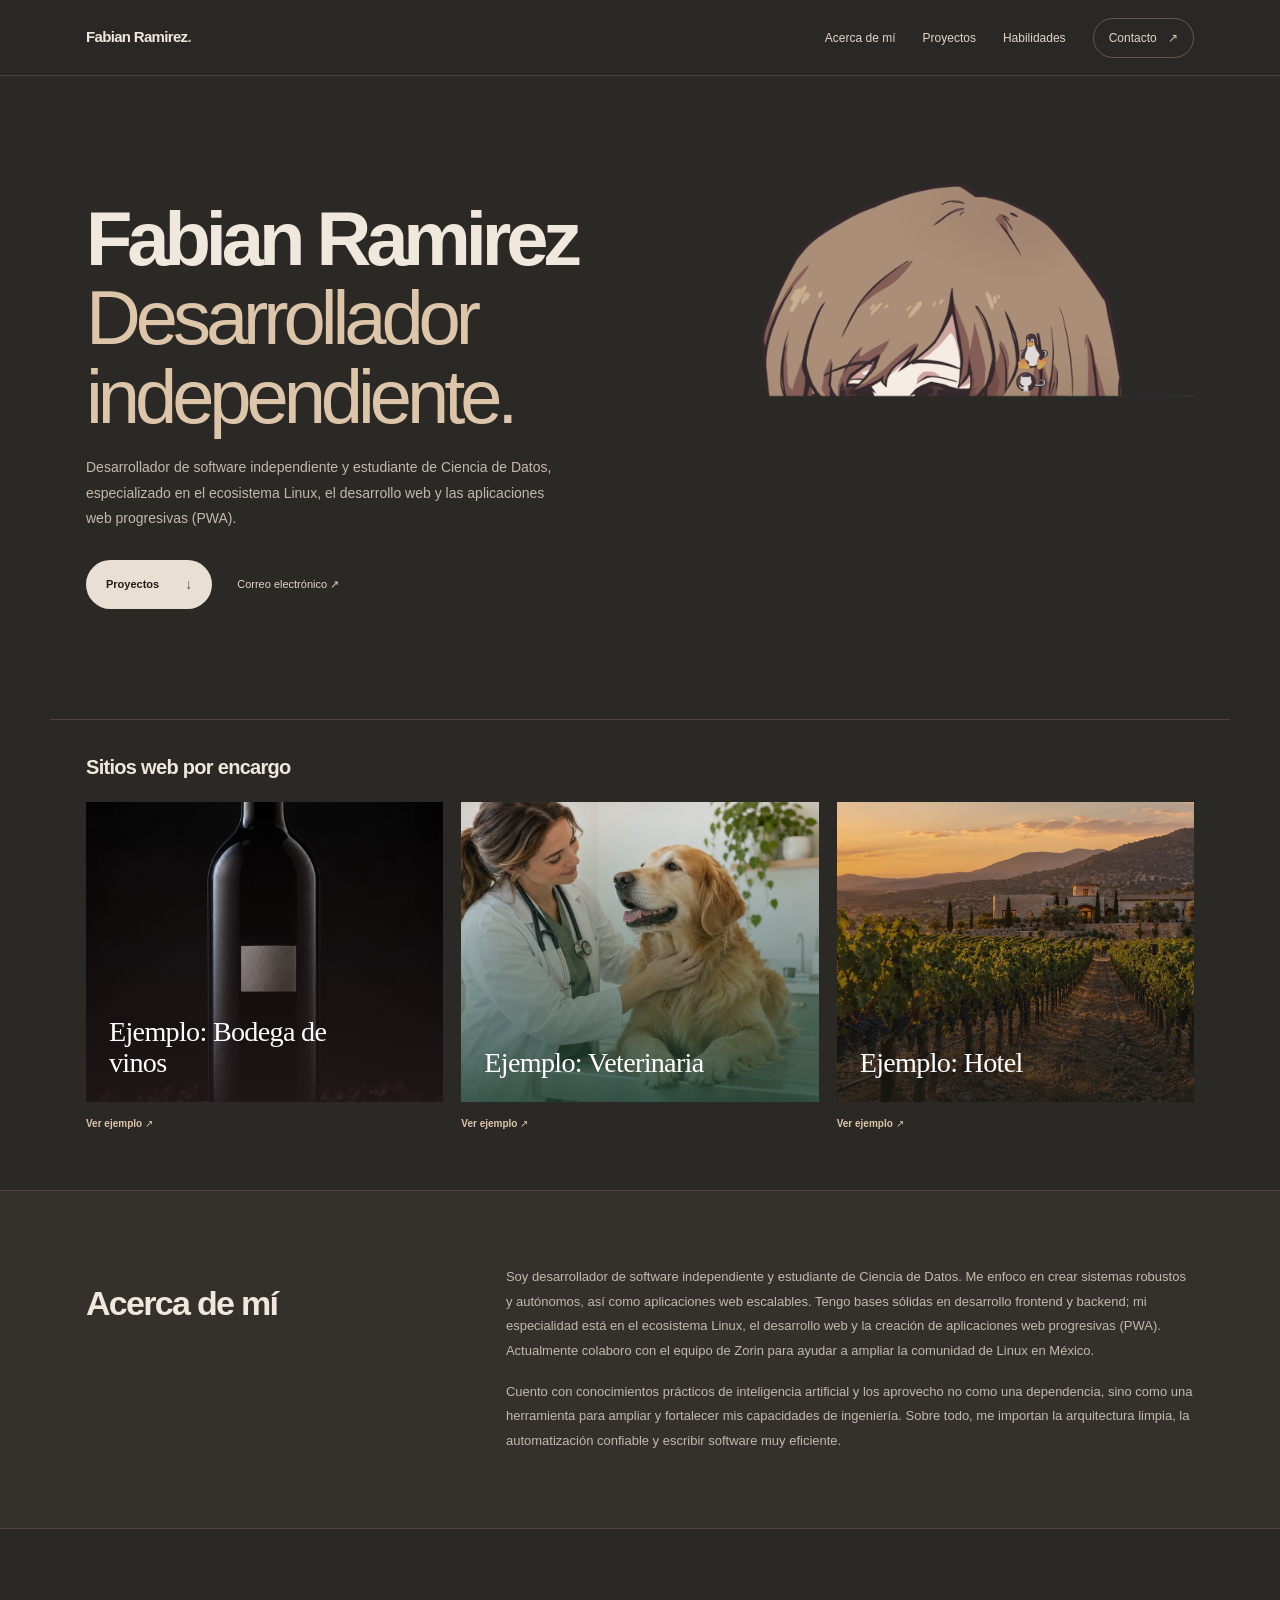
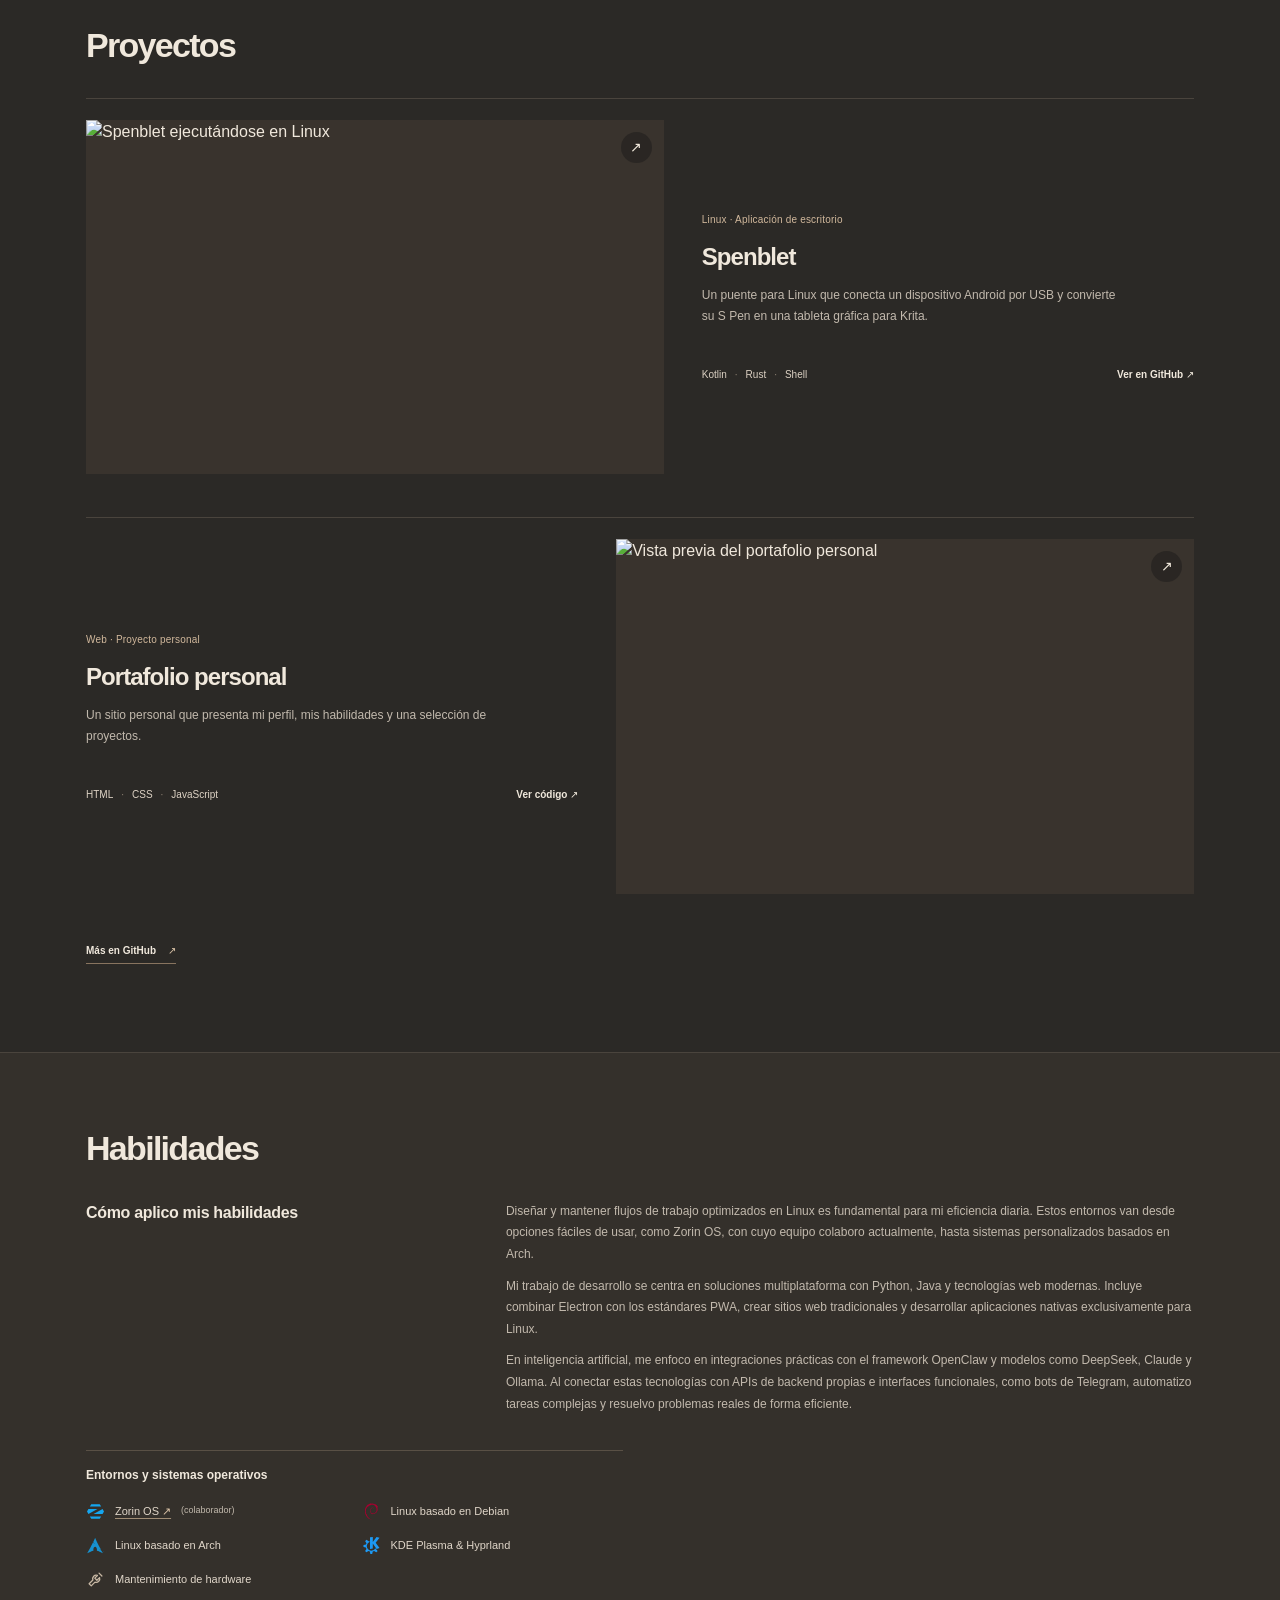
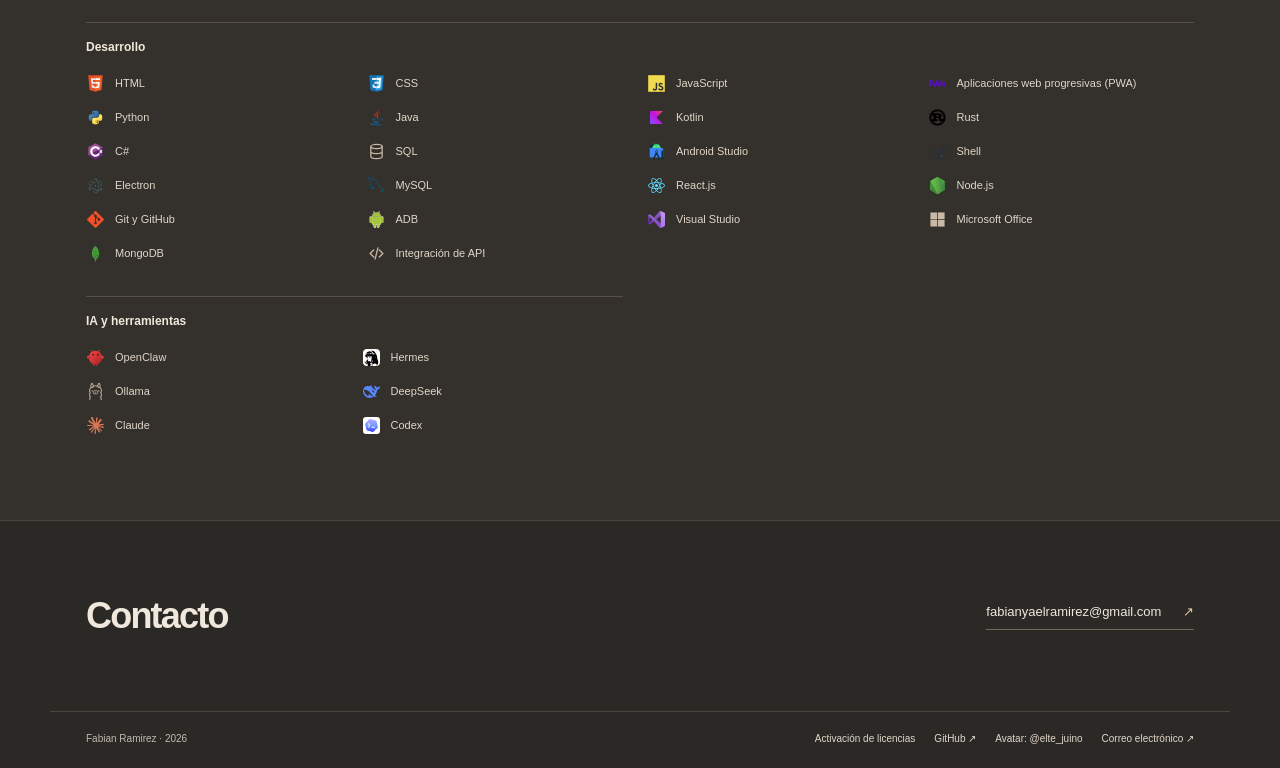
==== commit 3649d49e: "New page: portfolio en español" ====
--- a/index.html
+++ b/index.html
@@ -1,242 +1,25 @@
-<!DOCTYPE html>
-<html lang="en">
+<!doctype html>
+<html lang="es-MX">
 <head>
-    <meta charset="UTF-8">
-    <meta name="viewport" content="width=device-width, initial-scale=1.0">
-    <title>Fabian | Independent Software Developer</title>
-    <meta name="description" content="Independent software development. Specialist in desktop applications, Linux ecosystems, and local artificial intelligence architectures.">
-    <meta property="og:title" content="Fabian | Independent Software Developer">
-    <meta property="og:description" content="Independent software development. Specialist in desktop applications, Linux ecosystems, and local artificial intelligence architectures.">
-    <meta property="og:image" content="https://fyramirez.dev/og-image.jpg">
-    <meta property="og:url" content="https://fyramirez.dev">
-    <meta property="og:type" content="website">
-    <meta property="og:site_name" content="Fabian Ramirez">
-    <meta name="twitter:card" content="summary">
-    <meta name="twitter:title" content="Fabian | Independent Software Developer">
-    <meta name="twitter:description" content="Independent software development. Specialist in desktop applications, Linux ecosystems, and local artificial intelligence architectures.">
-    <meta name="twitter:image" content="https://fyramirez.dev/og-image.jpg">
-    <link rel="canonical" href="https://fyramirez.dev">
-    <link rel="icon" type="image/x-icon" href="/favicon.ico">
-    <link rel="icon" type="image/png" sizes="16x16" href="/favicon-16.png">
-    <link rel="icon" type="image/png" sizes="32x32" href="/favicon-32.png">
-    <link rel="apple-touch-icon" sizes="180x180" href="/apple-touch-icon.png">
-    <meta name="theme-color" content="#fefefe">
-    <link href="https://fonts.googleapis.com/css2?family=Inter:ital,opsz,wght@0,14..32,400;0,14..32,500;0,14..32,600;1,14..32,400&family=Newsreader:ital,opsz,wght@0,6..72,400;0,6..72,500;0,6..72,600;1,6..72,400&display=swap" rel="stylesheet">
-    <link rel="stylesheet" href="/style.css?v=20260924-en">
+  <meta charset="utf-8">
+  <meta name="viewport" content="width=device-width, initial-scale=1">
+  <meta name="theme-color" content="#2b2926">
+  <title>Fabian Ramirez | Desarrollador de software independiente</title>
+  <meta name="description" content="Portafolio de Fabian Ramirez, desarrollador de software independiente y estudiante de Ciencia de Datos. Proyectos, habilidades y ejemplos de sitios web.">
+  <meta name="author" content="Fabian Ramirez">
+  <meta name="robots" content="index, follow">
+  <meta property="og:type" content="profile">
+  <meta property="og:locale" content="es_MX">
+  <meta property="og:title" content="Fabian Ramirez | Desarrollador de software independiente">
+  <meta property="og:description" content="Portafolio de Fabian Ramirez, desarrollador de software independiente y estudiante de Ciencia de Datos. Proyectos, habilidades y ejemplos de sitios web.">
+  <meta name="twitter:card" content="summary">
+  <meta name="twitter:title" content="Fabian Ramirez | Desarrollador de software independiente">
+  <meta name="twitter:description" content="Portafolio de Fabian Ramirez, desarrollador de software independiente y estudiante de Ciencia de Datos.">
+  <script type="application/ld+json">{"@context":"https://schema.org","@type":"Person","name":"Fabian Ramirez","jobTitle":"Desarrollador de software independiente","description":"Desarrollador de software independiente y estudiante de Ciencia de Datos, especializado en el ecosistema Linux, desarrollo web y aplicaciones web progresivas.","knowsAbout":["Desarrollo web","Linux","Aplicaciones web progresivas","Ciencia de Datos"],"sameAs":["https://github.com/FyrmzDevMx","https://www.instagram.com/elte_juino/"]}</script>
+  <link rel="stylesheet" href="portfolio-assets/portfolio-react.css?v=spanish-seo-20261011">
 </head>
 <body>
-    <div class="language-switch" hidden role="group" aria-label="Language" data-i18n-aria-label="language">
-        <button type="button" data-language="en" lang="en" aria-label="English" aria-pressed="true">EN</button>
-        <button type="button" data-language="es" lang="es" aria-label="Español" aria-pressed="false">ES</button>
-    </div>
-
-    <div class="layout">
-        <aside class="sidebar">
-            <img src="/profile.jpg" alt="Fabian" class="sidebar-avatar">
-            <h1 class="sidebar-heading">Fabian Ramirez</h1>
-            <p class="sidebar-text">Independent software developer and Data Science student specializing in the Linux ecosystem, web development, and Progressive Web Apps (PWAs).</p>
-        </aside>
-        <main class="main-content">
-            <nav class="tabs" aria-label="Page sections">
-                <button class="tab-btn active" data-tab="about">About</button>
-                <button class="tab-btn" data-tab="skills">Skills</button>
-                <button class="tab-btn" data-tab="projects">Projects</button>
-                <button class="tab-btn" data-tab="activacion-licencias">License activation</button>
-            </nav>
-            <section id="about" class="tab-panel active">
-                <h2 class="section-title">About Me</h2>
-                <p class="tab-text">I am an independent software developer and Data Science student focused on building robust, autonomous systems and scalable web applications. With a solid foundation in both frontend and backend development, my expertise centers on the Linux ecosystem, web development, and crafting Progressive Web Apps (PWAs). Currently, I am collaborating with the Zorin team to help expand the Linux user base in Mexico.</p>
-                <p class="tab-text">I have practical knowledge of Artificial Intelligence, which I leverage not as a dependency, but as a powerful tool to augment and strengthen my existing engineering capabilities. Above all, I care about clean architecture, reliable automation, and writing highly efficient software.</p>
-                <h3 class="skill-subtitle">Experience &amp; Education</h3>
-                <p class="tab-text"><strong>Spenblet — Personal project (2026–Present):</strong> Developed a Kotlin and Rust solution that connects Samsung S Pen devices to Linux, integrating Android and Linux through ADB and forwarding stylus input events.</p>
-                <p class="tab-text"><strong>AI Agent Implementation &amp; Support — Client services (2025–Present):</strong> Install and configure AI agents, integrate APIs, automate workflows, and provide ongoing maintenance and technical support.</p>
-                <p class="tab-text"><strong>Education:</strong> B.Eng. in Data Science Engineering, Universidad del Valle de México (UVM), 2025–Present. <strong>Languages:</strong> Spanish (native), English (C1).</p>
-            </section>
-            <section id="skills" class="tab-panel">
-                <h2 class="section-title">Skills</h2>
-                <h3 class="skill-subtitle">How I use my skills</h3>
-                <p class="tab-text">Designing and maintaining optimized Linux workflows is essential to my daily efficiency. These setups range from user-friendly environments like Zorin OS, where a current collaboration is underway, to custom Arch-based systems.</p>
-                <p class="tab-text">Development work centers on cross-platform solutions using Python, Java, and modern web technologies. This includes blending Electron and PWA standards, constructing traditional websites, and engineering native applications exclusively for Linux.</p>
-                <p class="tab-text">In the AI space, the focus is on practical integrations using the OpenClaw framework alongside models like DeepSeek, Claude, and Ollama. Linking these technologies to custom backend APIs and functional interfaces, such as Telegram bots, automates complex tasks and solves real-world problems efficiently.</p>
-                <div class="skills-grid">
-                    <div class="skill-group">
-                        <h4 class="skill-label">Environments &amp; OS</h4>
-                        <ul>
-                            <li><img src="https://cdn.jsdelivr.net/gh/devicons/devicon@latest/icons/linux/linux-original.svg" alt="">Zorin OS <span>(partner)</span></li>
-                            <li><img src="https://cdn.jsdelivr.net/gh/devicons/devicon@latest/icons/debian/debian-original.svg" alt=""><span class="skill-name">Debian-based Linux</span></li>
-                            <li><img src="https://cdn.jsdelivr.net/gh/devicons/devicon@latest/icons/archlinux/archlinux-original.svg" alt=""><span class="skill-name">Arch-based Linux</span></li>
-                            <li><img src="https://cdn.simpleicons.org/kde/1D99F3" alt="">KDE Plasma &amp; Hyprland</li>
-                            <li><span class="skill-icon skill-icon-tool" aria-hidden="true">⌁</span><span class="skill-name">Hardware Maintenance</span></li>
-                        </ul>
-                    </div>
-                    <div class="skill-group skill-group--development">
-                        <h4 class="skill-label">Development</h4>
-                        <ul>
-                            <li><img src="https://cdn.jsdelivr.net/gh/devicons/devicon@latest/icons/html5/html5-original.svg" alt="">HTML</li>
-                            <li><img src="https://cdn.jsdelivr.net/gh/devicons/devicon@latest/icons/css3/css3-original.svg" alt="">CSS</li>
-                            <li><img src="https://cdn.jsdelivr.net/gh/devicons/devicon@latest/icons/javascript/javascript-original.svg" alt="">JavaScript</li>
-                            <li><span class="skill-icon skill-icon-pwa" aria-hidden="true">PWA</span><span class="skill-name">Progressive Web Apps</span></li>
-                            <li><img src="https://cdn.jsdelivr.net/gh/devicons/devicon@latest/icons/python/python-original.svg" alt="">Python</li>
-                            <li><img src="https://cdn.jsdelivr.net/gh/devicons/devicon@latest/icons/java/java-original.svg" alt="">Java</li>
-                            <li><img src="https://cdn.jsdelivr.net/gh/devicons/devicon@latest/icons/kotlin/kotlin-original.svg" alt="">Kotlin</li>
-                            <li><img src="https://cdn.jsdelivr.net/gh/devicons/devicon@latest/icons/rust/rust-original.svg" alt="">Rust</li>
-                            <li><img src="https://cdn.jsdelivr.net/gh/devicons/devicon@latest/icons/csharp/csharp-original.svg" alt="">C#</li>
-                            <li><span class="skill-icon skill-icon-api" aria-hidden="true">SQL</span><span class="skill-name">SQL</span></li>
-                            <li><img src="https://cdn.jsdelivr.net/gh/devicons/devicon@latest/icons/androidstudio/androidstudio-original.svg" alt="">Android Studio</li>
-                            <li><img src="https://cdn.jsdelivr.net/gh/devicons/devicon@latest/icons/bash/bash-original.svg" alt="">Shell</li>
-                            <li><img src="https://cdn.jsdelivr.net/gh/devicons/devicon@latest/icons/electron/electron-original.svg" alt="">Electron</li>
-                            <li><img src="https://cdn.jsdelivr.net/gh/devicons/devicon@latest/icons/mysql/mysql-original.svg" alt="">MySQL</li>
-                            <li><img src="https://cdn.jsdelivr.net/gh/devicons/devicon@latest/icons/react/react-original.svg" alt="">React.js</li>
-                            <li><img src="https://cdn.jsdelivr.net/gh/devicons/devicon@latest/icons/nodejs/nodejs-original.svg" alt="">Node.js</li>
-                            <li><img src="https://cdn.jsdelivr.net/gh/devicons/devicon@latest/icons/git/git-original.svg" alt="">Git &amp; GitHub</li>
-                            <li><img src="https://cdn.jsdelivr.net/gh/devicons/devicon@latest/icons/android/android-original.svg" alt="">ADB</li>
-                            <li><img src="https://cdn.jsdelivr.net/gh/devicons/devicon@latest/icons/visualstudio/visualstudio-original.svg" alt="">Visual Studio</li>
-                            <li><span class="skill-icon skill-icon-tool" aria-hidden="true">MS</span><span class="skill-name">Microsoft Office</span></li>
-                            <li><img src="https://cdn.jsdelivr.net/gh/devicons/devicon@latest/icons/mongodb/mongodb-original.svg" alt="">MongoDB</li>
-                            <li><span class="skill-icon skill-icon-api" aria-hidden="true">&lt;/&gt;</span><span class="skill-name">API Integration</span></li>
-                        </ul>
-                    </div>
-                    <div class="skill-group">
-                        <h4 class="skill-label">AI &amp; Tools</h4>
-                        <ul>
-                            <li><span class="skill-icon skill-icon-openclaw" aria-hidden="true">OC</span><span class="skill-name">OpenClaw Framework</span></li>
-                            <li><span class="skill-icon skill-icon-hermes" aria-hidden="true">H</span><span class="skill-name">Hermes</span></li>
-                            <li><img src="https://cdn.simpleicons.org/ollama/000000" alt="">Ollama</li>
-                            <li><img src="https://cdn.simpleicons.org/deepseek/4D6BFE" alt="">DeepSeek</li>
-                            <li><img src="https://cdn.simpleicons.org/claude/D97757" alt="">Claude</li>
-                            <li><img src="/assets/openai.svg" alt="">Codex</li>
-                        </ul>
-                    </div>
-                </div>
-            </section>
-            <section id="projects" class="tab-panel">
-                <h2 class="section-title">Projects</h2>
-                <div class="projects-grid">
-                    <a href="https://github.com/FyrmzDevMx/spenblet" target="_blank" rel="noopener" class="project-card" aria-label="View Spenblet on GitHub">
-                        <div class="project-image-wrap">
-                            <img src="/app3.jpg" alt="Spenblet running on Linux">
-                        </div>
-                        <h3 class="project-title">Spenblet</h3>
-                        <p class="project-desc">A Linux bridge that connects an Android device over USB, turning its S Pen into a graphics tablet for Krita.</p>
-                        <ul class="project-tech" aria-label="Programming languages used in Spenblet">
-                            <li title="Kotlin"><img src="https://cdn.jsdelivr.net/gh/devicons/devicon@latest/icons/kotlin/kotlin-original.svg" alt="Kotlin"></li>
-                            <li title="Rust"><img src="https://cdn.jsdelivr.net/gh/devicons/devicon@latest/icons/rust/rust-original.svg" alt="Rust"></li>
-                            <li title="Shell"><img src="https://cdn.jsdelivr.net/gh/devicons/devicon@latest/icons/bash/bash-original.svg" alt="Shell"></li>
-                        </ul>
-                    </a>
-                    <a href="https://github.com/FyrmzDevMx/portafolio-fabian" target="_blank" rel="noopener noreferrer" class="project-card" aria-label="View the portfolio source on GitHub">
-                        <div class="project-image-wrap">
-                            <img src="/og-image.jpg" alt="Preview of Fabian's portfolio website">
-                        </div>
-                        <h3 class="project-title">Personal Portfolio</h3>
-                        <p class="project-desc">A personal website showcasing my profile, skills, and selected projects.</p>
-                        <ul class="project-tech" aria-label="Technologies used in the portfolio">
-                            <li title="HTML"><img src="https://cdn.jsdelivr.net/gh/devicons/devicon@latest/icons/html5/html5-original.svg" alt="HTML"></li>
-                            <li title="CSS"><img src="https://cdn.jsdelivr.net/gh/devicons/devicon@latest/icons/css3/css3-original.svg" alt="CSS"></li>
-                            <li title="JavaScript"><img src="https://cdn.jsdelivr.net/gh/devicons/devicon@latest/icons/javascript/javascript-original.svg" alt="JavaScript"></li>
-                        </ul>
-                    </a>
-                </div>
-            </section>
-            <section id="activacion-licencias" class="tab-panel activation-panel" aria-labelledby="activation-title">
-                                <h2 id="activation-title" class="section-title" data-i18n="activation">License activation</h2>
-                <form id="activation-form" class="activation-form">
-                    <div class="activation-field">
-                        <label for="product-key" data-i18n="productKey">Product key</label>
-                        <input id="product-key" name="productKey" type="text" placeholder="XXXXX-XXXXX-XXXXX-XXXXX-XXXXX" autocomplete="off" autocapitalize="characters" spellcheck="false" maxlength="29" required>
-                    </div>
-                    <div class="activation-field">
-                        <label for="installation-id" data-i18n="installation">Installation ID</label>
-                        <textarea id="installation-id" name="installationId" rows="3" placeholder="Installation ID" data-i18n-placeholder="installation" inputmode="numeric" autocomplete="off" spellcheck="false" maxlength="100" required></textarea>
-                    </div>
-                    <div class="activation-actions">
-                        <button class="activation-submit" type="submit" data-i18n="submit">Get confirmation ID</button>
-                    </div>
-                    <p id="activation-status" class="activation-status" role="status" aria-live="polite"></p>
-                    <div id="activation-result" class="activation-result" hidden>
-                        <h3 data-i18n="confirmation">Confirmation ID</h3>
-                        <output id="confirmation-id"></output>
-                        <button id="copy-confirmation" type="button" class="activation-copy" data-i18n="copy">Copy code</button>
-                    </div>
-                </form>
-            </section>
-            <footer class="site-footer">
-                <div class="social-links">
-                    <a href="https://github.com/FyrmzDevMx" target="_blank" rel="noopener" class="social-link" aria-label="GitHub">
-                        <svg xmlns="http://www.w3.org/2000/svg" width="20" height="20" viewBox="0 0 24 24" fill="none" stroke="currentColor" stroke-width="2" stroke-linecap="round" stroke-linejoin="round">
-                            <path d="M9 19c-5 1.5-5-2.5-7-3m14 6v-3.87a3.37 3.37 0 0 0-.94-2.61c3.14-.35 6.44-1.54 6.44-7A5.44 5.44 0 0 0 20 4.77 5.07 5.07 0 0 0 19.91 1S18.73.65 16 2.48a13.38 13.38 0 0 0-7 0C6.27.65 5.09 1 5.09 1A5.07 5.07 0 0 0 5 4.77a5.44 5.44 0 0 0-1.5 3.78c0 5.42 3.3 6.61 6.44 7A3.37 3.37 0 0 0 9 18.13V22"/>
-                        </svg>
-                        <span>GitHub</span>
-                    </a>
-                    <a href="https://www.instagram.com/bocchinango/" target="_blank" rel="noopener" class="social-link" aria-label="Instagram">
-                        <svg xmlns="http://www.w3.org/2000/svg" width="20" height="20" viewBox="0 0 24 24" fill="none" stroke="currentColor" stroke-width="2" stroke-linecap="round" stroke-linejoin="round">
-                            <rect x="2" y="2" width="20" height="20" rx="5" ry="5"/>
-                            <path d="M16 11.37A4 4 0 1 1 12.63 8 4 4 0 0 1 16 11.37z"/>
-                            <line x1="17.5" y1="6.5" x2="17.51" y2="6.5"/>
-                        </svg>
-                        <span>Instagram</span>
-                    </a>
-                    <a href="mailto:fabianyaelramirez@gmail.com" class="social-link" aria-label="Email">
-                        <svg xmlns="http://www.w3.org/2000/svg" width="20" height="20" viewBox="0 0 24 24" fill="none" stroke="currentColor" stroke-width="2" stroke-linecap="round" stroke-linejoin="round">
-                            <rect x="2" y="4" width="20" height="16" rx="2"/>
-                            <path d="m22 4-10 8L2 4"/>
-                        </svg>
-                        <span>Email</span>
-                    </a>
-                </div>
-                <p>&copy; 2026 Fabian Ramirez &middot; <span>Avatar by</span> <a href="https://www.instagram.com/elte_juino/" target="_blank" rel="noopener" class="credit-link" style="color:#888!important;-webkit-text-fill-color:#888!important;text-decoration:none!important">@elte_juino</a></p>
-            </footer>
-        </main>
-    </div>
-    <script>
-        var tabButtons = document.querySelectorAll(".tab-btn");
-        var tabPanels = document.querySelectorAll(".tab-panel");
-        var tabPaths = {
-            "activacion-licencias": "/activacion"
-        };
-
-        function activateTab(tabId) {
-            var panel = document.getElementById(tabId);
-            if (!panel || !panel.classList.contains("tab-panel")) {
-                tabId = "about";
-            }
-
-            document.querySelector(".language-switch").hidden = tabId !== "activacion-licencias";
-            tabButtons.forEach(function (button) {
-                var isActive = button.dataset.tab === tabId;
-                button.classList.toggle("active", isActive);
-                button.setAttribute("aria-pressed", String(isActive));
-                button.setAttribute("aria-controls", button.dataset.tab);
-            });
-            tabPanels.forEach(function (tabPanel) {
-                tabPanel.classList.toggle("active", tabPanel.id === tabId);
-            });
-        }
-
-        function activateTabFromUrl() {
-            if (window.location.pathname.replace(/\/$/, "") === "/activacion") {
-                activateTab("activacion-licencias");
-                return;
-            }
-            activateTab(window.location.hash.slice(1) || "about");
-        }
-
-        tabButtons.forEach(function (button) {
-            button.addEventListener("click", function () {
-                var tabId = button.dataset.tab;
-                var targetUrl = tabPaths[tabId] || "/#" + tabId;
-                if (window.location.pathname + window.location.hash !== targetUrl) {
-                    window.history.pushState(null, "", targetUrl);
-                }
-                activateTab(tabId);
-            });
-        });
-
-        window.addEventListener("popstate", activateTabFromUrl);
-        window.addEventListener("hashchange", activateTabFromUrl);
-        activateTabFromUrl();
-    </script>
-    <script src="/i18n.js?v=59a58fae1792" defer></script>
-    <script src="/activation.js?v=caaf46a1be19" defer></script>
+  <div id="root"></div>
+  <script src="portfolio-assets/portfolio-react.js?v=spanish-seo-20261011"></script>
 </body>
 </html>
--- a/portfolio-assets/portfolio-react.css
+++ b/portfolio-assets/portfolio-react.css
@@ -0,0 +1 @@
+@layer properties{@supports (((-webkit-hyphens:none)) and (not (margin-trim:inline))) or ((-moz-orient:inline) and (not (color:rgb(from red r g b)))){*,:before,:after,::backdrop{--tw-rotate-x:initial;--tw-rotate-y:initial;--tw-rotate-z:initial;--tw-skew-x:initial;--tw-skew-y:initial}}}@layer theme{:root,:host{--font-sans:-apple-system, BlinkMacSystemFont, "Segoe UI", Roboto, "Helvetica Neue", "Noto Sans", Arial, sans-serif, "Apple Color Emoji", "Segoe UI Emoji", "Segoe UI Symbol", "Noto Color Emoji";--font-mono:ui-monospace, SFMono-Regular, Menlo, Monaco, Consolas, "Liberation Mono", "Courier New", monospace;--default-font-family:var(--font-sans);--default-mono-font-family:var(--font-mono)}}@layer base{*,:after,:before,::backdrop{box-sizing:border-box;border:0 solid;margin:0;padding:0}::file-selector-button{box-sizing:border-box;border:0 solid;margin:0;padding:0}html,:host{-webkit-text-size-adjust:100%;tab-size:4;line-height:1.5;font-family:var(--default-font-family,-apple-system, BlinkMacSystemFont, "Segoe UI", Roboto, "Helvetica Neue", "Noto Sans", Arial, sans-serif, "Apple Color Emoji", "Segoe UI Emoji", "Segoe UI Symbol", "Noto Color Emoji");font-feature-settings:var(--default-font-feature-settings,normal);font-variation-settings:var(--default-font-variation-settings,normal);-webkit-tap-highlight-color:transparent}hr{height:0;color:inherit;border-top-width:1px}abbr:where([title]){-webkit-text-decoration:underline dotted;text-decoration:underline dotted}h1,h2,h3,h4,h5,h6{font-size:inherit;font-weight:inherit}a{color:inherit;-webkit-text-decoration:inherit;text-decoration:inherit}b,strong{font-weight:bolder}code,kbd,samp,pre{font-family:var(--default-mono-font-family,ui-monospace, SFMono-Regular, Menlo, Monaco, Consolas, "Liberation Mono", "Courier New", monospace);font-feature-settings:var(--default-mono-font-feature-settings,normal);font-variation-settings:var(--default-mono-font-variation-settings,normal);font-size:1em}small{font-size:80%}sub,sup{vertical-align:baseline;font-size:75%;line-height:0;position:relative}sub{bottom:-.25em}sup{top:-.5em}table{text-indent:0;border-color:inherit;border-collapse:collapse}:-moz-focusring:where(:not(iframe)){outline:auto}progress{vertical-align:baseline}summary{display:list-item}ol,ul,menu{list-style:none}img,svg,video,canvas,audio,iframe,embed,object{vertical-align:middle;display:block}img,video{max-width:100%;height:auto}button,input,select,optgroup,textarea{font:inherit;font-feature-settings:inherit;font-variation-settings:inherit;letter-spacing:inherit;color:inherit;opacity:1;background-color:#0000;border-radius:0}::file-selector-button{font:inherit;font-feature-settings:inherit;font-variation-settings:inherit;letter-spacing:inherit;color:inherit;opacity:1;background-color:#0000;border-radius:0}:where(select:is([multiple],[size])) optgroup{font-weight:bolder}:where(select:is([multiple],[size])) optgroup option{padding-inline-start:20px}::file-selector-button{margin-inline-end:4px}::placeholder{opacity:1}@supports (not ((-webkit-appearance:-apple-pay-button))) or (contain-intrinsic-size:1px){::placeholder{color:currentColor}@supports (color:color-mix(in lab,red,red)){::placeholder{color:color-mix(in oklab,currentcolor 50%,transparent)}}}textarea{resize:vertical}::-webkit-search-decoration{-webkit-appearance:none}::-webkit-date-and-time-value{min-height:1lh;text-align:inherit}::-webkit-datetime-edit{display:inline-flex}::-webkit-datetime-edit-fields-wrapper{padding:0}::-webkit-datetime-edit{padding-block:0}::-webkit-datetime-edit-year-field{padding-block:0}::-webkit-datetime-edit-month-field{padding-block:0}::-webkit-datetime-edit-day-field{padding-block:0}::-webkit-datetime-edit-hour-field{padding-block:0}::-webkit-datetime-edit-minute-field{padding-block:0}::-webkit-datetime-edit-second-field{padding-block:0}::-webkit-datetime-edit-millisecond-field{padding-block:0}::-webkit-datetime-edit-meridiem-field{padding-block:0}::-webkit-calendar-picker-indicator{line-height:1}:-moz-ui-invalid{box-shadow:none}button,input:where([type=button],[type=reset],[type=submit]){appearance:button}::file-selector-button{appearance:button}::-webkit-inner-spin-button{height:auto}::-webkit-outer-spin-button{height:auto}[hidden]:where(:not([hidden=until-found])){display:none!important}}@layer components;@layer utilities{.transform{transform:var(--tw-rotate-x,) var(--tw-rotate-y,) var(--tw-rotate-z,) var(--tw-skew-x,) var(--tw-skew-y,)}}:root{color:#262923;font-synthesis:none;text-rendering:optimizelegibility;--paper:#f7f7f4;--ink:#262923;--muted:#6d716a;--line:#dedfd9;--green:#627e4e;--soft:#edf0e9;--serif:Georgia,"Times New Roman",serif;background:#f7f7f4;font-family:Arial,Helvetica,sans-serif;font-weight:400}*{box-sizing:border-box}html{scroll-behavior:smooth;scroll-padding-top:78px}body{-webkit-font-smoothing:antialiased;margin:0}a{color:inherit;text-decoration:none}button{font:inherit}.wrap{max-width:1180px;margin:0 auto;padding-left:36px;padding-right:36px}.site-header{z-index:30;border-bottom:1px solid var(--line);-webkit-backdrop-filter:blur(14px);backdrop-filter:blur(14px);background:#f7f7f4ed;position:sticky;top:0}.header-inner{justify-content:space-between;align-items:center;max-width:1180px;height:75px;margin:auto;padding:0 36px;display:flex}.brand{letter-spacing:-.045em;font-size:15px;font-weight:700}.brand span{color:var(--green)}.header-right,.site-header nav{align-items:center;display:flex}.header-right{gap:29px}.site-header nav{color:#4d534c;gap:27px;font-size:12px}.site-header nav a,.site-footer a{transition:color .2s}.site-header nav a:hover,.site-footer a:hover,.project-bottom>a:hover{color:var(--green)}.contact-link{border:1px solid #c7cbc2;padding:9px 12px}.contact-link span{color:var(--green);margin-left:8px}.language-switch{border:1px solid var(--line);align-items:center;gap:1px;padding:3px;display:flex}.language-switch button{color:#6e746b;cursor:pointer;background:0 0;border:0;padding:5px 7px;font-size:10px}.menu-toggle{display:none}.intro{grid-template-columns:1fr 1fr;align-items:center;gap:5%;min-height:600px;padding-top:66px;padding-bottom:77px;display:grid}.intro-copy{z-index:2;padding:20px 0;position:relative}.intro-index,.section-index{color:#81867e;letter-spacing:.08em;font-size:10px;display:block}.intro-index span{color:#b4b8b0;margin:0 7px}.intro h1{letter-spacing:-.067em;margin:24px 0 19px;font-size:clamp(47px,6vw,76px);font-weight:600;line-height:1.04}.intro h1 em{color:var(--green);font-style:normal;font-weight:500}.intro-text{max-width:480px;color:var(--muted);font-size:14px;line-height:1.82}.intro-links{align-items:center;gap:25px;margin-top:28px;display:flex}.button{background:var(--ink);color:#fff;align-items:center;gap:26px;padding:13px 16px;font-size:11px;font-weight:600;transition:background .2s,transform .2s;display:inline-flex}.button:hover{background:var(--green);transform:translateY(-2px)}.button span+span{color:#c9d8bc;font-size:14px}.quiet-link{color:#4e554d;font-size:11px}.hero-visual{justify-content:flex-end;align-items:center;min-height:445px;display:flex;position:relative}.portrait{border:1px solid var(--line);z-index:1;background:#fff;width:54%;margin:0;padding:7px;position:absolute;top:6%;right:4%;box-shadow:5px 6px #e7e9e2}.portrait img{aspect-ratio:4/4.7;object-fit:cover;object-position:center 36%;filter:saturate(.82);background:#e6e7e1;width:100%;display:block}.website-preview{position:absolute;inset:0}.preview-frame{background:#fff;border:1px solid #d7d9d2;padding:5px 5px 0;position:absolute;box-shadow:0 8px 25px #1c20191c}.preview-main{width:59%;top:11%;left:1%;transform:rotate(-2.4deg)}.preview-small{width:44%;height:148px}.preview-vet{bottom:9%;left:0;transform:rotate(1.8deg)}.preview-hotel{bottom:0;right:-2%;transform:rotate(-1deg)}.preview-top{color:#777d75;align-items:center;gap:3px;height:18px;padding:0 5px;display:flex}.preview-top i{background:#c1c4bc;border-radius:50%;width:4px;height:4px}.preview-top span{margin-left:auto;font-size:6px}.preview-frame img{object-fit:cover;width:100%;height:calc(100% - 18px);display:block}.preview-main img{aspect-ratio:.98;height:auto}.preview-small img{object-fit:cover;height:calc(100% - 18px)}.about{border-top:1px solid var(--line);border-bottom:1px solid var(--line);background:var(--soft);padding:74px 0}.about-inner{grid-template-columns:.65fr 1.35fr;gap:8%;display:grid}.about-heading h2,.section-head h2,.skills-heading h2,.contact h2{letter-spacing:-.05em;margin:13px 0 0;font-size:34px;font-weight:600}.about-copy{max-width:760px}.about-copy p{color:#555d53;margin:0 0 16px;font-size:13px;line-height:1.9}.about-copy p:last-child{margin-bottom:0}.work{padding-top:78px;padding-bottom:88px}.section-head{justify-content:space-between;align-items:end;margin-bottom:27px;display:flex}.section-head>div{align-items:center;gap:17px;display:flex}.section-head .section-index,.skills-heading .section-index,.contact .section-index{padding-top:13px}.project{border-top:1px solid var(--line);grid-template-columns:1.08fr .92fr;align-items:center;gap:38px;margin-top:18px;padding:21px 0 25px;display:grid}.project-image{background:#eceee9;display:block;position:relative;overflow:hidden}.project-image img{aspect-ratio:1.63;object-fit:cover;width:100%;transition:transform .4s;display:block}.project-image:hover img{transform:scale(1.025)}.image-link{background:#f7f7f4ed;border-radius:50%;place-items:center;width:31px;height:31px;font-size:14px;display:grid;position:absolute;top:12px;right:12px}.project-details{flex-direction:column;justify-content:space-between;min-height:170px;display:flex}.project-type{letter-spacing:.02em;color:#737970;margin:0 0 12px;font-size:10px;font-weight:500}.project-details h3{letter-spacing:-.04em;margin:0 0 10px;font-size:24px;font-weight:600}.project-description{color:var(--muted);max-width:420px;margin:0;font-size:12px;line-height:1.75}.project-bottom{justify-content:space-between;align-items:center;gap:15px;margin-top:22px;display:flex}.tags{flex-wrap:wrap;gap:8px;display:flex}.tags span{color:#697066;font-size:10px}.tags span:not(:last-child):after{content:"·";color:#a5aaa2;margin-left:8px}.project-bottom>a,.more-work{white-space:nowrap;font-size:10px;font-weight:600}.project-reverse{grid-template-columns:.92fr 1.08fr}.project-reverse .project-image{grid-area:1/2}.project-reverse .project-details{grid-area:1/1}.more-work{border-bottom:1px solid #abb49f;gap:12px;margin-top:24px;padding-bottom:5px;display:inline-flex}.more-work span:last-child{color:var(--green)}.web-demos{border-top:1px solid var(--line);margin-top:62px;padding-top:31px}.demos-heading{justify-content:space-between;align-items:baseline;gap:20px;margin-bottom:20px;display:flex}.demos-heading h3{letter-spacing:-.035em;margin:0;font-size:20px;font-weight:600}.demos-heading p{color:var(--muted);margin:0;font-size:11px}.demo-grid{grid-template-columns:repeat(3,minmax(0,1fr));gap:18px;display:grid}.demo-card{min-width:0;color:inherit;display:block}.demo-window{isolation:isolate;color:#fff;background:#444;flex-direction:column;justify-content:flex-end;align-items:flex-start;height:300px;padding:23px;display:flex;position:relative;overflow:hidden}.demo-window:after{content:"";z-index:-1;background:linear-gradient(#15181408 4%,#151814a1);position:absolute;inset:0}.demo-window img{z-index:-2;object-fit:cover;width:100%;height:100%;transition:transform .55s;position:absolute;inset:0}.demo-card:hover .demo-window img{transform:scale(1.04)}.demo-wine:after{background:linear-gradient(#17121112 4%,#24191bd9)}.demo-vet:after{background:linear-gradient(#183b2c08 6%,#193d2ed4)}.demo-hotel:after{background:linear-gradient(#191b1700 8%,#191b17c9)}.demo-title{font:400 clamp(22px,2.2vw,29px)/1.1 var(--serif);letter-spacing:-.025em;max-width:270px}.demo-caption{padding-top:14px}.demo-caption p{color:var(--muted);margin:0;font-size:10px;line-height:1.55}.open-demo{color:var(--green);margin-top:10px;font-size:10px;font-weight:600;display:inline-block}.demo-card:focus-visible{outline:2px solid var(--green);outline-offset:4px}.skills-section{background:#eff1eb;border-top:1px solid #e2e4dd;border-bottom:1px solid #e2e4dd;padding:0}.skills-inner{padding-top:70px;padding-bottom:78px}.skills-heading{align-items:flex-start;gap:17px;display:flex}.skills-heading h2{margin-top:0}.skills-intro{grid-template-columns:.65fr 1.35fr;gap:8%;margin:27px 0 35px;display:grid}.skills-intro h3{letter-spacing:-.02em;margin:0;font-size:16px;font-weight:600}.skills-intro>div{max-width:760px}.skills-intro p{color:var(--muted);margin:0 0 10px;font-size:12px;line-height:1.8}.skills-intro p:last-child{margin-bottom:0}.skills-grid{grid-template-columns:repeat(2,minmax(0,1fr));gap:26px 34px;display:grid}.skill-group{border:0;border-top:1px solid var(--line);background:0 0;padding:15px 0 0}.skill-group--development{grid-column:1/-1}.skill-label{margin:0 0 10px;font-size:12px;font-weight:600}.skill-group ul{grid-template-columns:repeat(2,minmax(0,1fr));gap:0 14px;margin:0;padding:0;list-style:none;display:grid}.skill-group--development ul{grid-template-columns:repeat(4,minmax(0,1fr))}.skill-group li{color:#4e554d;align-items:center;gap:9px;min-height:34px;font-size:11px;display:flex}.skill-group li img,.skill-icon{object-fit:contain;flex:0 0 17px;width:17px;height:17px}.skill-icon{color:var(--green);place-items:center;font-size:8px;font-weight:600;display:grid}.skill-icon-pwa{font-size:6px}.skill-group li small{color:#7a8078;font-size:9px}.contact{justify-content:space-between;align-items:center;padding-top:68px;padding-bottom:68px;display:flex}.contact>div{align-items:flex-start;gap:17px;display:flex}.contact h2{margin-top:0;font-size:36px}.email-link{border-bottom:1px solid #c4c9be;padding-bottom:8px;font-size:13px}.email-link span{color:var(--green);margin-left:18px}.site-footer{border-top:1px solid var(--line);color:#777d75;justify-content:space-between;padding-top:19px;padding-bottom:22px;font-size:10px;display:flex}.site-footer div{flex-wrap:wrap;gap:19px;display:flex}@media(max-width:800px){.wrap{padding-left:24px;padding-right:24px}.header-inner{padding:0 24px}.intro{gap:2%;min-height:540px}.hero-visual{min-height:385px}.preview-small{height:120px}.portrait{width:56%}.project{gap:24px}.skill-group--development ul{grid-template-columns:repeat(3,minmax(0,1fr))}.demo-window{height:245px}}@media(max-width:640px){html{scroll-padding-top:64px}.header-inner{height:64px}.brand{font-size:14px}.menu-toggle{color:var(--ink);cursor:pointer;background:0 0;border:0;font-size:21px;display:block}.header-right{background:var(--paper);border-bottom:1px solid var(--line);align-items:flex-start;padding:20px 24px;display:none;position:absolute;top:64px;left:0;right:0}.header-right.menu-open{flex-direction:column;gap:17px;display:flex}.site-header nav{grid-template-columns:1fr 1fr;gap:18px;width:100%;font-size:13px;display:grid}.site-header nav .contact-link{border:0;padding:0}.language-switch{align-self:flex-start}.intro{min-height:unset;grid-template-columns:1fr;gap:18px;padding-top:40px;padding-bottom:58px}.intro h1{font-size:clamp(44px,12vw,64px)}.intro-text{font-size:13px}.hero-visual{width:100%;max-width:460px;min-height:min(90vw,400px);margin:auto}.portrait{width:52%;top:3%;right:5%}.preview-main{width:57%}.preview-small{height:31vw;min-height:105px;max-height:135px}.about{padding:50px 0}.about-inner,.skills-intro{grid-template-columns:1fr;gap:18px}.about-heading{align-items:center;gap:14px;display:flex}.about-heading h2{margin:0;font-size:30px}.about-copy p{font-size:12px}.work{padding-top:54px;padding-bottom:60px}.section-head h2{font-size:30px}.project,.project-reverse{grid-template-columns:1fr;gap:17px;padding:16px 0 21px}.project-image,.project-reverse .project-image{grid-area:1/1}.project-details,.project-reverse .project-details{min-height:unset;grid-area:2/1}.project-image img{aspect-ratio:1.55}.project-bottom{margin-top:14px}.web-demos{margin-top:44px;padding-top:25px}.demos-heading{flex-direction:column;align-items:flex-start;gap:6px}.demo-grid{grid-template-columns:1fr;gap:24px}.demo-window{height:280px}.demo-title{font-size:27px}.skills-inner{padding-top:51px;padding-bottom:58px}.skills-heading h2{font-size:30px}.skills-intro{gap:12px;margin:24px 0 29px}.skills-grid{grid-template-columns:1fr;gap:20px}.skill-group--development{grid-column:auto}.skill-group--development ul{grid-template-columns:repeat(2,minmax(0,1fr))}.skill-group ul{gap:0 8px}.contact{flex-direction:column;align-items:flex-start;gap:23px;padding-top:49px;padding-bottom:49px}.contact h2{font-size:32px}.email-link{font-size:12px}.site-footer{flex-wrap:wrap;gap:14px}.site-footer div{gap:11px}}@media(prefers-reduced-motion:reduce){html{scroll-behavior:auto}*,:before,:after{transition:none!important;animation:none!important}}.portrait{aspect-ratio:auto;background:#211e1a;border:1px solid #6b5d4f;border-radius:50%;justify-content:center;align-items:flex-end;width:min(100%,520px);height:100%;padding:0;display:flex;position:absolute;inset:0 0 0 auto;overflow:hidden;box-shadow:0 0 0 9px #211e1a,0 0 0 10px #39342f}.portrait{aspect-ratio:1;width:min(100%,520px);height:auto;box-shadow:none;background:0 0;border:1px solid #514941;border-radius:50%;top:50%;right:0;overflow:hidden;transform:translateY(-50%)}.portrait:before{content:none!important}.portrait img{object-fit:cover;object-position:center 50%;background:0 0;width:100%;height:100%}.portrait{box-shadow:none;background:0 0;border:0;border-radius:0;overflow:visible}.portrait:before{content:"";pointer-events:none;background:0 0;border:1px solid #514941;border-radius:50%;position:absolute;inset:0}.portrait img{z-index:1;position:relative}.skill-logo-wrap{flex:0 0 19px;justify-content:center;align-items:center;width:19px;height:19px;display:inline-flex}.skill-logo-wrap img{object-fit:contain;width:100%;height:100%;display:block}.skill-logo-wrap img[src$="hermes-agent.png"]{background:#c9b9a5;border-radius:4px}.skill-group li{gap:10px}.skill-external{color:inherit;text-underline-offset:3px;-webkit-text-decoration:underline #746451;text-decoration:underline #746451}.skill-external:hover,.skill-external span{color:#d0b99f}.portrait img{object-fit:contain;object-position:center bottom;filter:none;background:#24201c}.about{background:var(--soft);border-color:var(--line)}.open-demo,.more-work span:last-child,.email-link span,.contact-link span{color:#d0b99f}@media(max-width:640px){.header-right{border-color:var(--line);background:#191715}.menu-toggle{color:var(--ink)}}.hero-visual{justify-content:center;min-height:500px;overflow:hidden}.portrait{aspect-ratio:auto;width:min(100%,520px);height:100%;box-shadow:none;background:0 0;border:0;justify-content:center;align-items:flex-end;padding:0;display:flex;position:absolute;inset:0 0 0 auto}.portrait img{aspect-ratio:auto;object-fit:contain;object-position:center bottom;filter:none;background:0 0;border:0;width:100%;height:100%}.button,.contact-link,.language-switch{border-radius:999px}.button{padding:14px 20px}.contact-link{padding:10px 15px}.language-switch{padding:3px}.language-switch button{border-radius:999px}@media(max-width:800px){.hero-visual{min-height:440px}.portrait{width:min(100%,480px)}}@media(max-width:640px){.hero-visual{max-width:500px;min-height:min(110vw,460px)}.portrait{width:100%}}:root{color:#f0e8dc;--paper:#2b2926;--ink:#f0e8dc;--muted:#c2b9ad;--line:#4a443d;--green:#d1b89c;--soft:#34302b;background:#2b2926}body{background:var(--paper);color:var(--ink)}.site-header{border-color:var(--line);background:#2b2926f2}.site-header nav{color:#e0d6c9}.contact-link,.language-switch{border-color:#655a4e}.language-switch button{color:#c2b9ad}.language-switch button[aria-pressed=true]{color:#f5ecdf;background:#494036}.intro h1 em{color:#ddc5a9}.intro-text,.about-copy p,.project-description,.skills-intro p,.demo-caption p{color:#c2b9ad}.button{color:#201c18;background:#e9dfd2}.button:hover{background:#d1b89c}.button span+span{color:#5d4c3d}.quiet-link{color:#e0d6c9}.portrait{background:#34302b;border-color:#746452;box-shadow:0 0 0 9px #34302b,0 0 0 10px #514941}.portrait img{background:0 0}.about{border-color:var(--line);background:#34302b}.project{border-color:var(--line)}.project-image{background:#39332d}.image-link{color:#f5ecdf;background:#292622ed}.project-type{color:#d1b89c}.tags span{color:#ddd2c4}.tags span:not(:last-child):after{color:#8d8173}.web-demos{border-color:var(--line)}.open-demo,.more-work span:last-child,.email-link span,.contact-link span,.skill-external span{color:#ddc5a9}.more-work{border-color:#88745f}.skills-section{background:#34302b;border-color:#4a443d}.skill-group{border-color:#595045}.skill-group li{color:#e0d6c9}.skill-group li small{color:#c2b9ad}.skill-icon{color:#ddc5a9}.email-link{border-color:#756859}.site-footer{border-color:var(--line);color:#c2b9ad}.site-footer a{color:#e0d6c9}.skill-external{text-decoration-color:#a08d75}.skill-external:hover{color:#f0d7ba}@media(max-width:640px){.header-right{border-color:var(--line);background:#2b2926}}.hero-visual .portrait{aspect-ratio:1;width:min(100%,500px);height:auto;box-shadow:none;background:0 0;border:0;border-radius:50%;padding:0;inset:50% 0 auto auto;overflow:hidden;transform:translateY(-50%)}.hero-visual .portrait:before{content:none;display:none}.hero-visual .portrait img{aspect-ratio:1;object-fit:cover;object-position:center;filter:none;background:0 0;width:100%;height:100%;display:block;position:static}.web-demos.wrap{margin-top:0;padding-top:32px;padding-bottom:56px}.web-demos .demo-caption{padding-top:8px}.web-demos .open-demo{margin-top:0}@media(max-width:640px){.web-demos.wrap{padding-top:24px;padding-bottom:42px}}@keyframes portfolio-rise-in{0%{opacity:0;transform:translateY(16px)}to{opacity:1;transform:translateY(0)}}@keyframes portfolio-portrait-in{0%{opacity:0;scale:.96}to{opacity:1;scale:1}}.intro-copy{animation:.7s cubic-bezier(.2,.7,.2,1) both portfolio-rise-in}.hero-visual .portrait img{animation:.9s cubic-bezier(.2,.7,.2,1) .12s both portfolio-portrait-in}.web-demos .demos-heading{animation:.65s cubic-bezier(.2,.7,.2,1) .12s both portfolio-rise-in}.web-demos .demo-card{animation:.65s cubic-bezier(.2,.7,.2,1) both portfolio-rise-in}.web-demos .demo-card:nth-child(2){animation-delay:.1s}.web-demos .demo-card:nth-child(3){animation-delay:.2s}@media(prefers-reduced-motion:reduce){.intro-copy,.hero-visual .portrait img,.web-demos .demos-heading,.web-demos .demo-card{animation:none}}.hero-visual{overflow:visible}.hero-visual .portrait-wrap{width:min(100%,500px);position:absolute;top:50%;right:0;transform:translateY(-50%)}.hero-visual .portrait{aspect-ratio:1;width:100%;height:auto;box-shadow:none;background:0 0;border:0;border-radius:50%;margin:0;padding:0;position:relative;inset:auto;overflow:hidden;transform:none}@media(max-width:640px){.hero-visual .portrait-wrap{width:min(100%,430px);right:0}}@property --tw-rotate-x{syntax:"*";inherits:false}@property --tw-rotate-y{syntax:"*";inherits:false}@property --tw-rotate-z{syntax:"*";inherits:false}@property --tw-skew-x{syntax:"*";inherits:false}@property --tw-skew-y{syntax:"*";inherits:false}
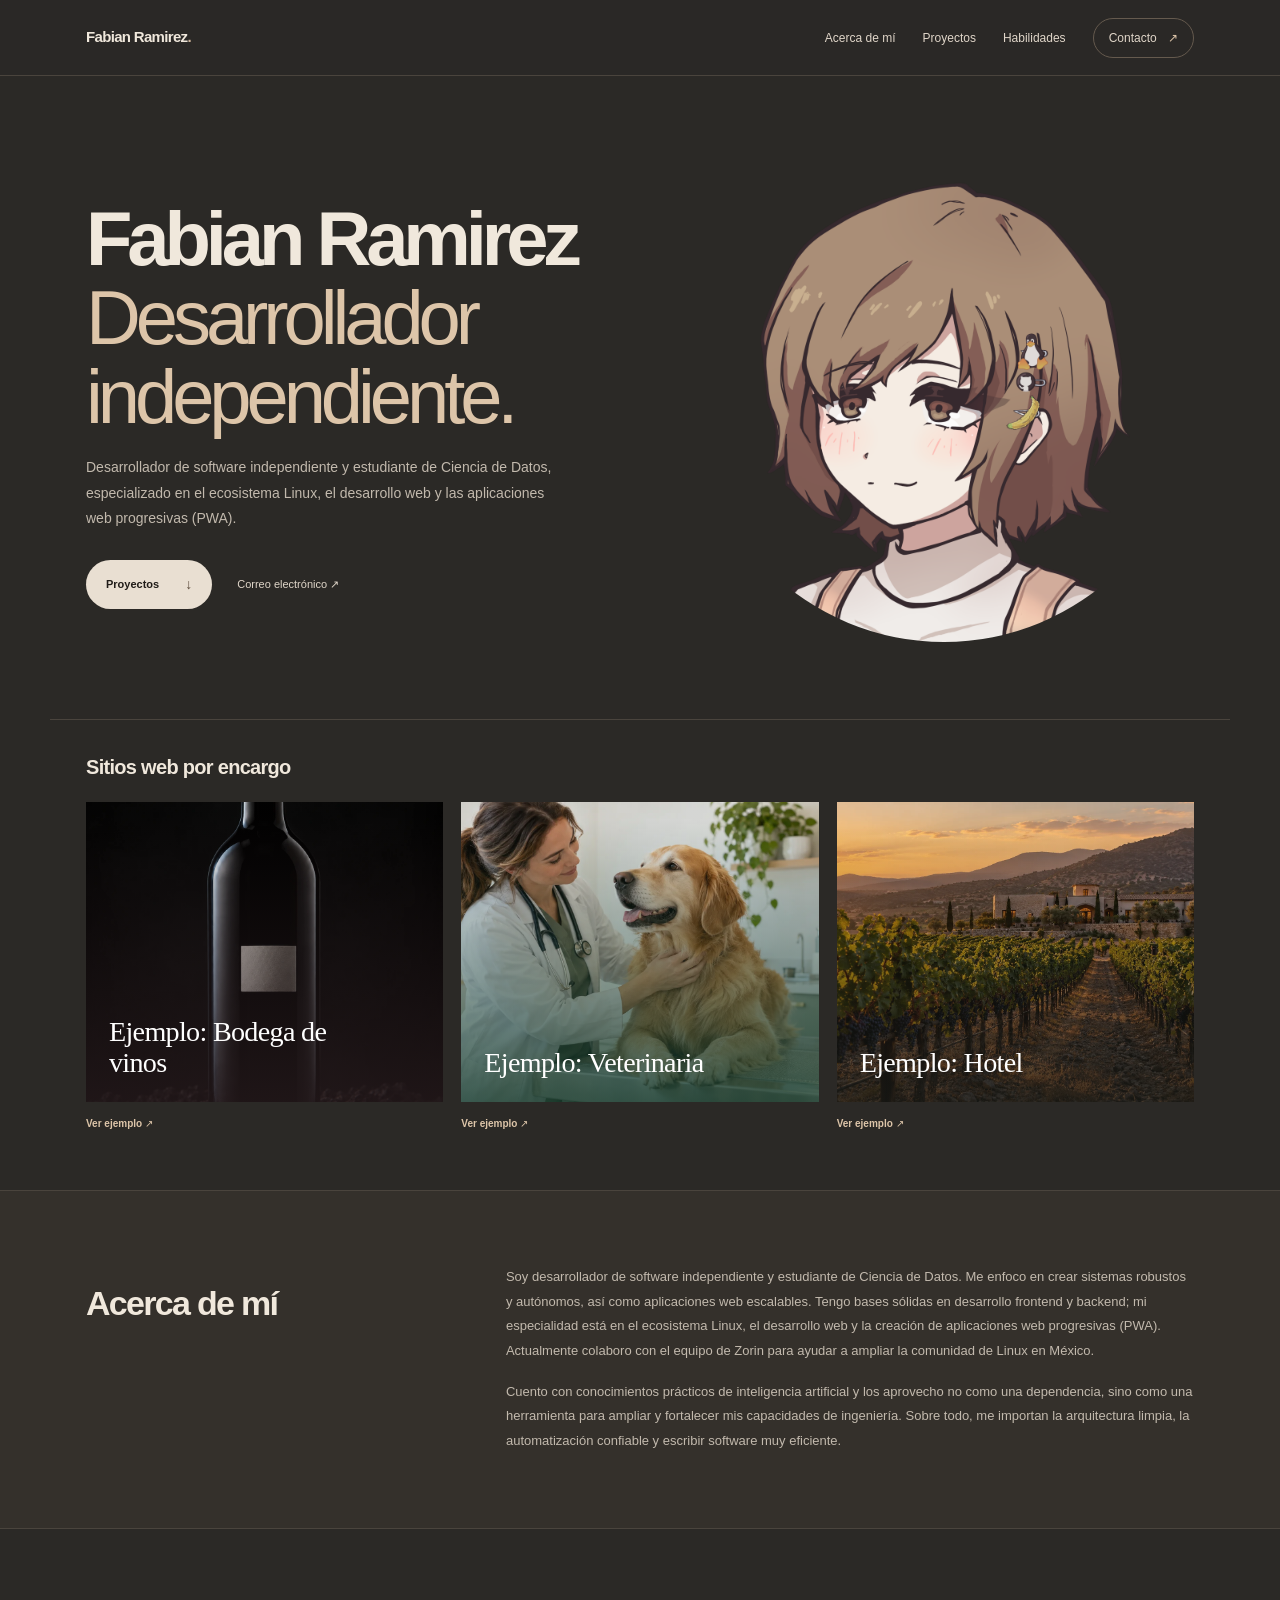
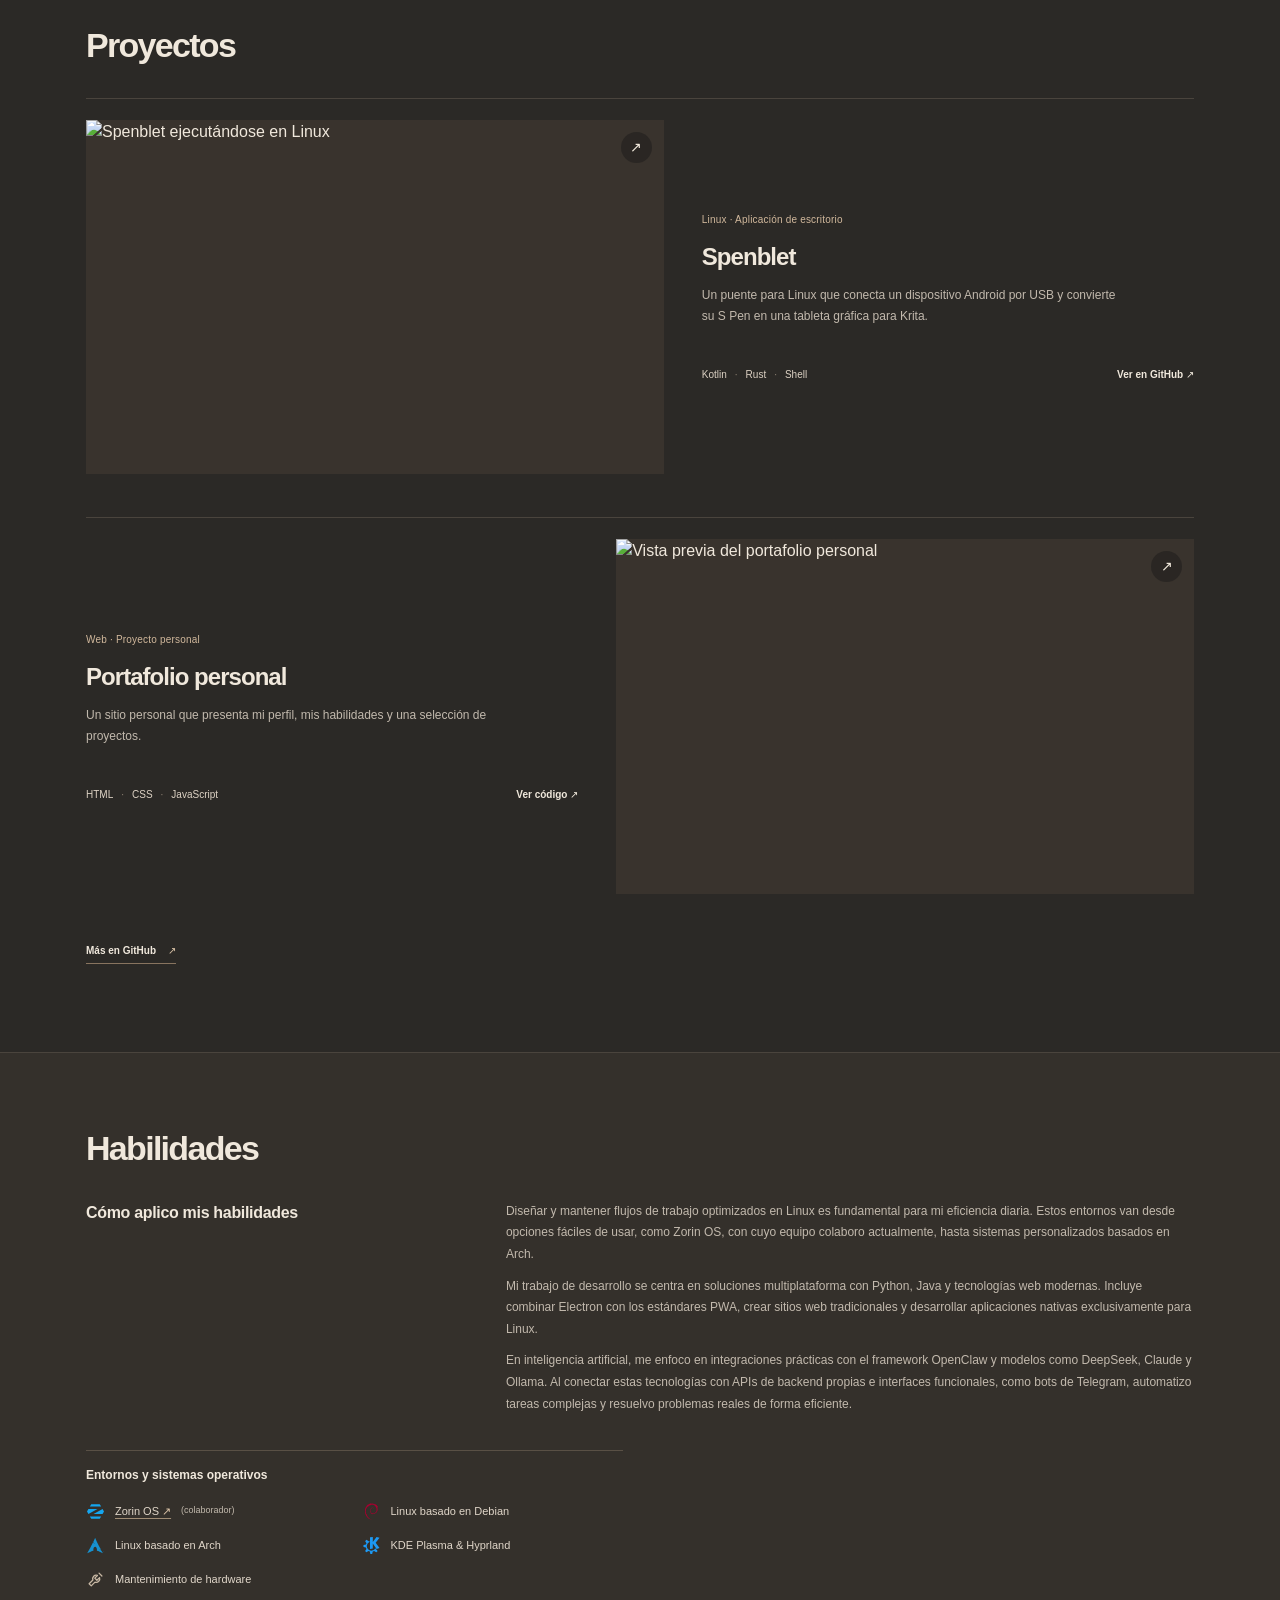
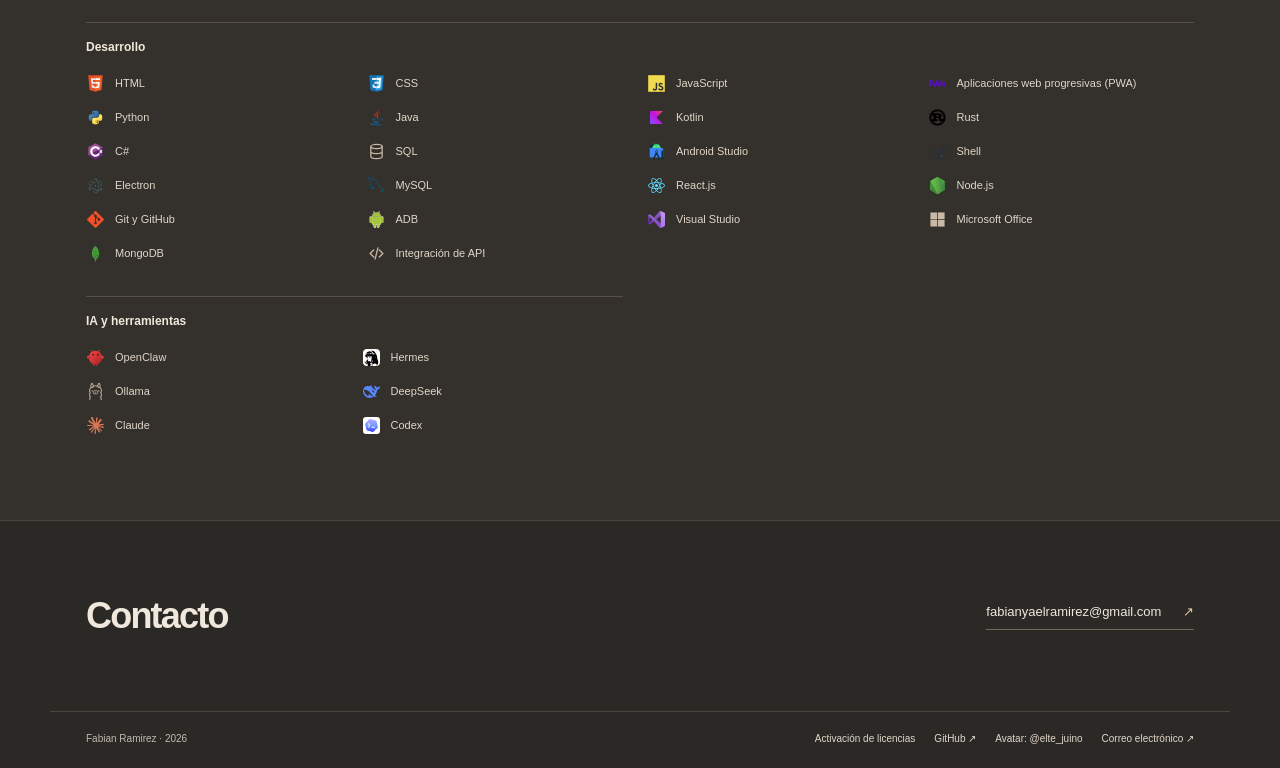
==== commit 47392fcb: "Minor bug fixes" ====
--- a/index.html
+++ b/index.html
@@ -10,16 +10,22 @@
   <meta name="robots" content="index, follow">
   <meta property="og:type" content="profile">
   <meta property="og:locale" content="es_MX">
+  <meta property="og:url" content="https://fyramirez.dev/">
   <meta property="og:title" content="Fabian Ramirez | Desarrollador de software independiente">
   <meta property="og:description" content="Portafolio de Fabian Ramirez, desarrollador de software independiente y estudiante de Ciencia de Datos. Proyectos, habilidades y ejemplos de sitios web.">
-  <meta name="twitter:card" content="summary">
+  <meta property="og:image" content="https://fyramirez.dev/og-image.jpg">
+  <meta property="og:image:alt" content="Portafolio de Fabian Ramirez">
+  <meta name="twitter:card" content="summary_large_image">
   <meta name="twitter:title" content="Fabian Ramirez | Desarrollador de software independiente">
   <meta name="twitter:description" content="Portafolio de Fabian Ramirez, desarrollador de software independiente y estudiante de Ciencia de Datos.">
-  <script type="application/ld+json">{"@context":"https://schema.org","@type":"Person","name":"Fabian Ramirez","jobTitle":"Desarrollador de software independiente","description":"Desarrollador de software independiente y estudiante de Ciencia de Datos, especializado en el ecosistema Linux, desarrollo web y aplicaciones web progresivas.","knowsAbout":["Desarrollo web","Linux","Aplicaciones web progresivas","Ciencia de Datos"],"sameAs":["https://github.com/FyrmzDevMx","https://www.instagram.com/elte_juino/"]}</script>
-  <link rel="stylesheet" href="portfolio-assets/portfolio-react.css?v=spanish-seo-20261011">
+  <meta name="twitter:image" content="https://fyramirez.dev/og-image.jpg">
+  <meta name="twitter:image:alt" content="Portafolio de Fabian Ramirez">
+  <link rel="canonical" href="https://fyramirez.dev/">
+  <script type="application/ld+json">{"@context":"https://schema.org","@type":"Person","name":"Fabian Ramirez","jobTitle":"Desarrollador de software independiente","description":"Desarrollador de software independiente y estudiante de Ciencia de Datos, especializado en el ecosistema Linux, desarrollo web y aplicaciones web progresivas.","knowsAbout":["Desarrollo web","Linux","Aplicaciones web progresivas","Ciencia de Datos"],"sameAs":["https://github.com/FyrmzDevMx"]}</script>
+  <link rel="stylesheet" href="portfolio-assets/portfolio-react.css?v=minor-bug-fixes-20261011">
 </head>
 <body>
   <div id="root"></div>
-  <script src="portfolio-assets/portfolio-react.js?v=spanish-seo-20261011"></script>
+  <script src="portfolio-assets/portfolio-react.js?v=minor-bug-fixes-20261011"></script>
 </body>
 </html>
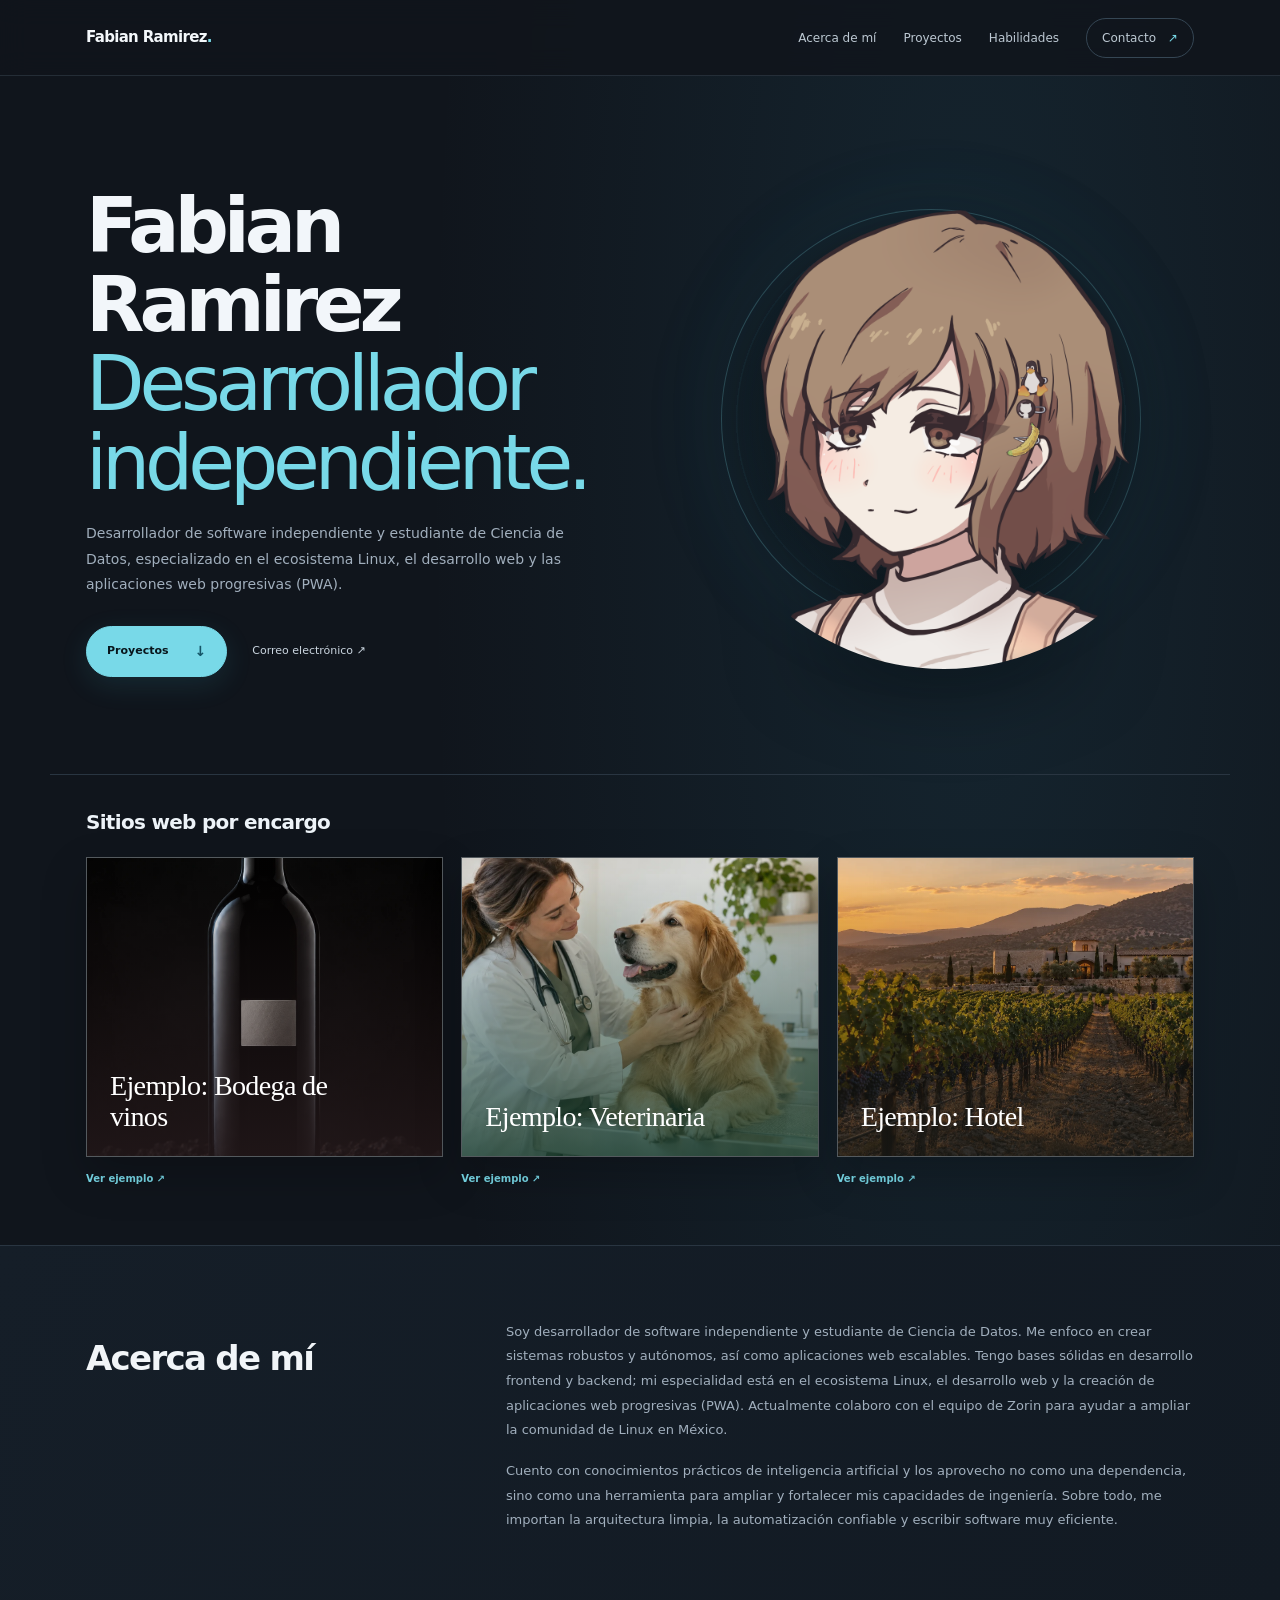
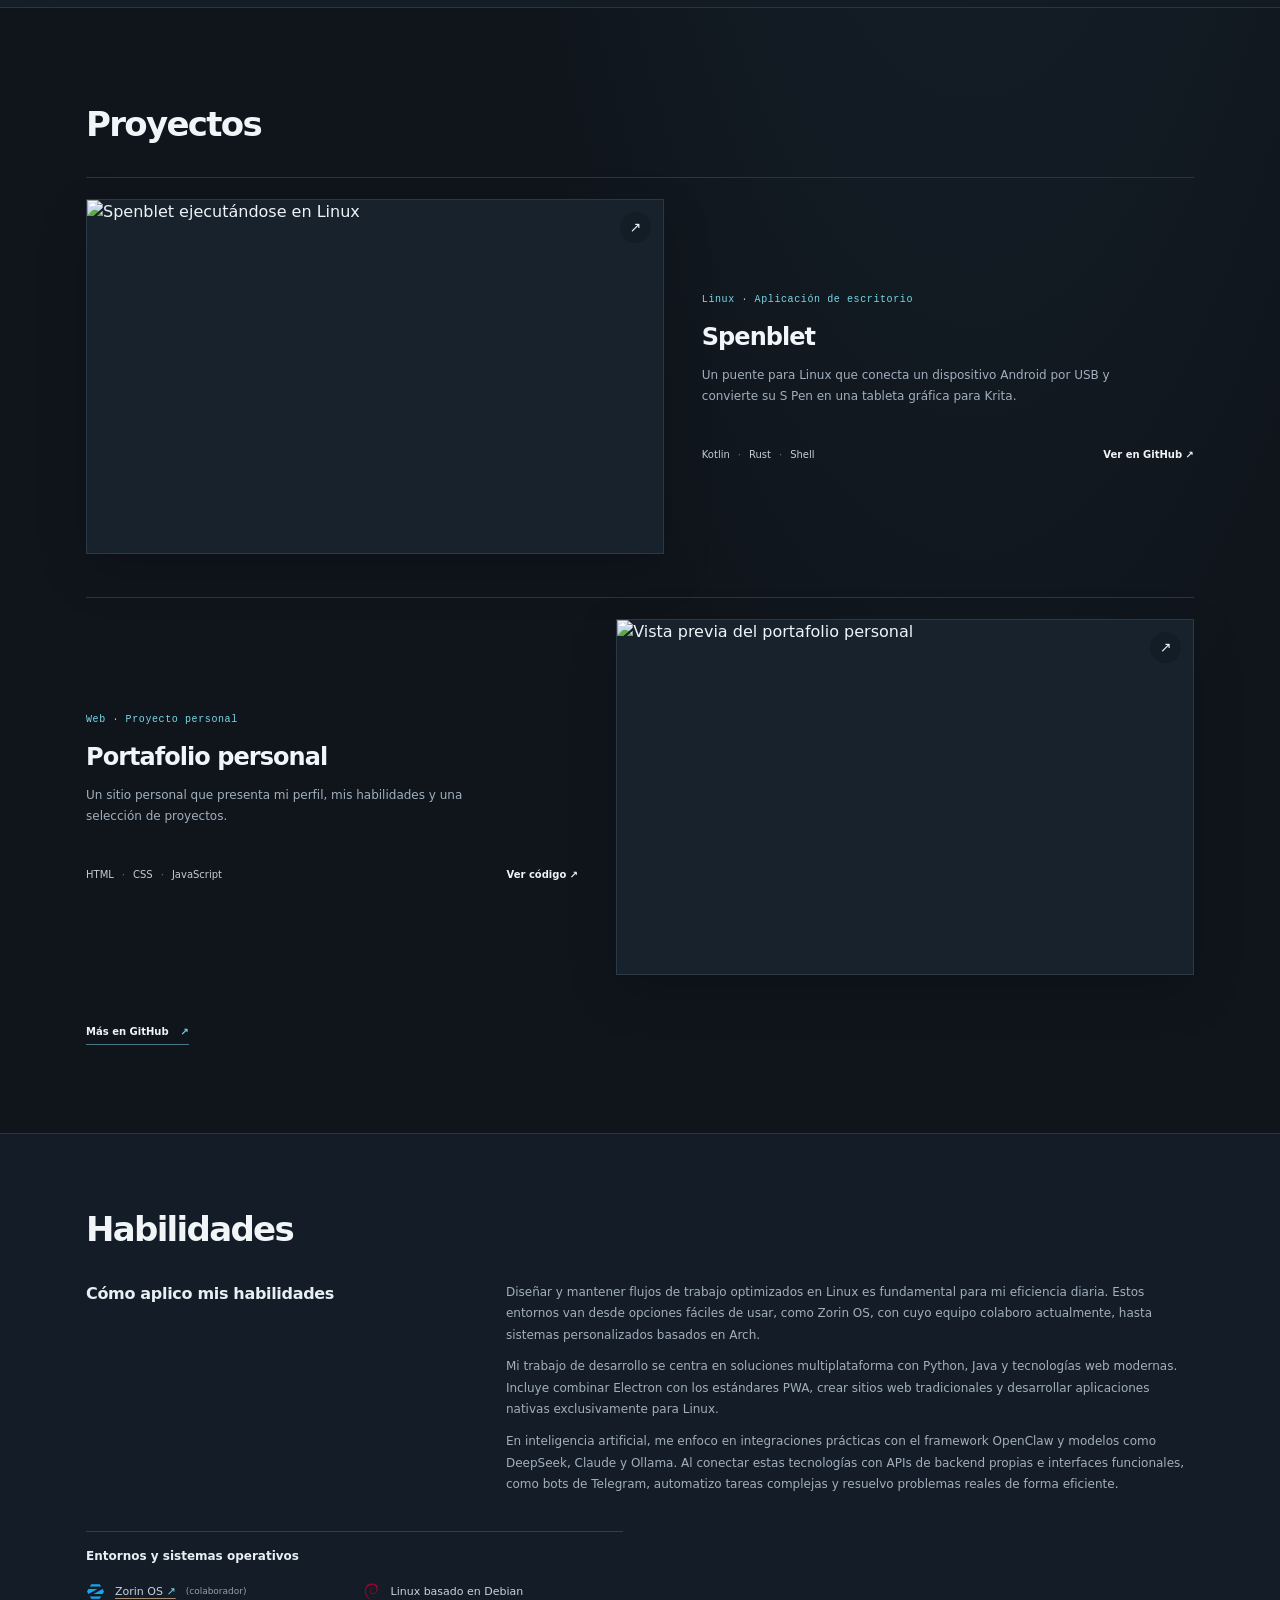
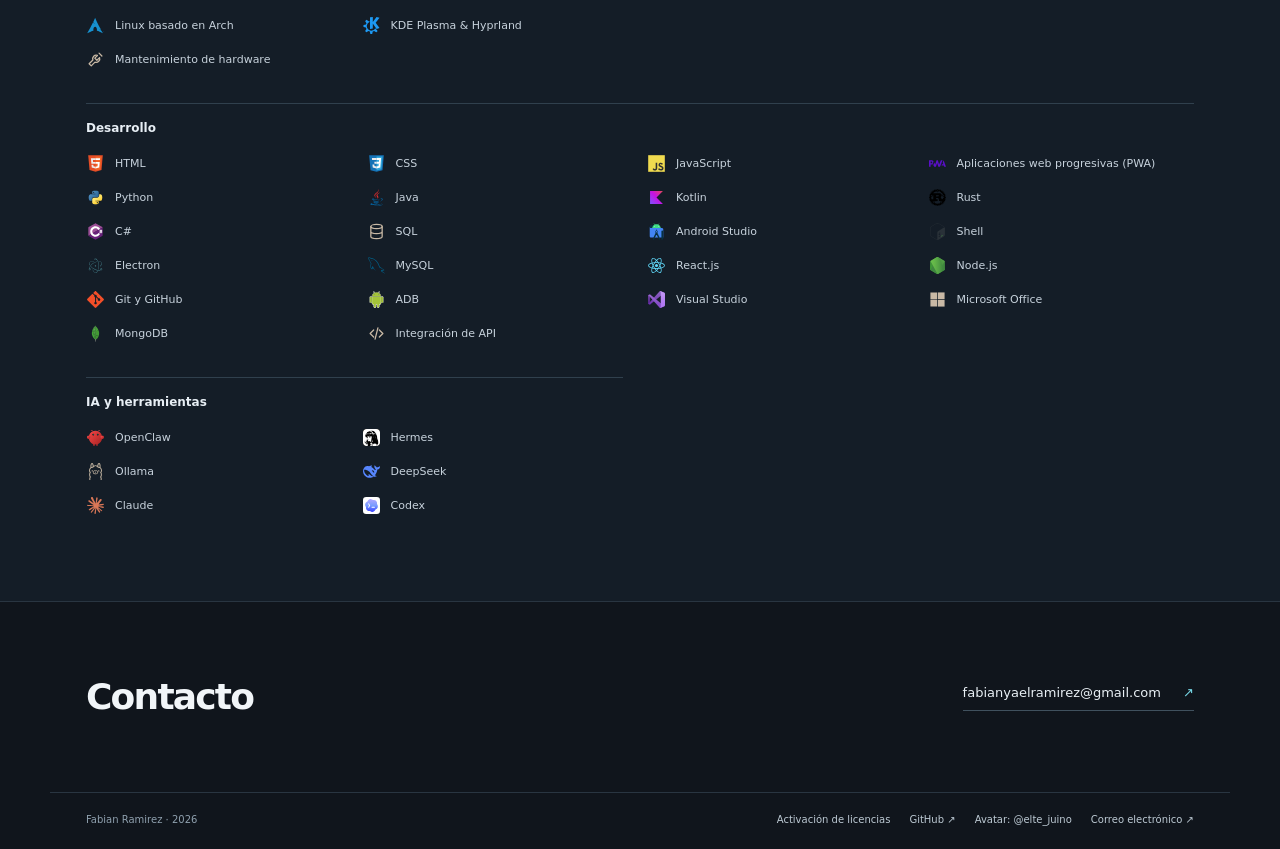
==== commit 1020d690: "Load elegant tech portfolio theme" ====
--- a/index.html
+++ b/index.html
@@ -3,7 +3,7 @@
 <head>
   <meta charset="utf-8">
   <meta name="viewport" content="width=device-width, initial-scale=1">
-  <meta name="theme-color" content="#2b2926">
+  <meta name="theme-color" content="#10151c">
   <title>Fabian Ramirez | Desarrollador de software independiente</title>
   <meta name="description" content="Portafolio de Fabian Ramirez, desarrollador de software independiente y estudiante de Ciencia de Datos. Proyectos, habilidades y ejemplos de sitios web.">
   <meta name="author" content="Fabian Ramirez">
@@ -22,10 +22,11 @@
   <meta name="twitter:image:alt" content="Portafolio de Fabian Ramirez">
   <link rel="canonical" href="https://fyramirez.dev/">
   <script type="application/ld+json">{"@context":"https://schema.org","@type":"Person","name":"Fabian Ramirez","jobTitle":"Desarrollador de software independiente","description":"Desarrollador de software independiente y estudiante de Ciencia de Datos, especializado en el ecosistema Linux, desarrollo web y aplicaciones web progresivas.","knowsAbout":["Desarrollo web","Linux","Aplicaciones web progresivas","Ciencia de Datos"],"sameAs":["https://github.com/FyrmzDevMx"]}</script>
-  <link rel="stylesheet" href="portfolio-assets/portfolio-react.css?v=minor-bug-fixes-20261011">
+  <link rel="stylesheet" href="portfolio-assets/portfolio-react.css?v=clean-urls-20261012">
+  <link rel="stylesheet" href="portfolio-assets/elegant-tech.css?v=1">
 </head>
 <body>
   <div id="root"></div>
-  <script src="portfolio-assets/portfolio-react.js?v=minor-bug-fixes-20261011"></script>
+  <script src="portfolio-assets/portfolio-react.js?v=clean-urls-20261012"></script>
 </body>
 </html>
--- a/portfolio-assets/elegant-tech.css
+++ b/portfolio-assets/elegant-tech.css
@@ -0,0 +1,120 @@
+/* Elegant tech art direction — layered over the existing portfolio styles. */
+:root {
+  color-scheme: dark;
+  --paper: #10151c;
+  --ink: #edf3f8;
+  --muted: #a1afbd;
+  --line: #293541;
+  --green: #78d9e8;
+  --soft: #151e28;
+  --accent: #78d9e8;
+  --panel: #17212c;
+  --serif: "Georgia", "Times New Roman", serif;
+  background: var(--paper);
+  font-family: Inter, ui-sans-serif, system-ui, -apple-system, BlinkMacSystemFont, "Segoe UI", sans-serif;
+}
+html { background: var(--paper); }
+body {
+  background:
+    radial-gradient(ellipse at 76% 12%, rgba(51, 133, 164, .14), transparent 34rem),
+    var(--paper);
+  color: var(--ink);
+}
+::selection { background: rgba(120, 217, 232, .28); color: #fff; }
+.site-header {
+  border-color: rgba(139, 166, 188, .17);
+  background: rgba(16, 21, 28, .88);
+}
+.brand { color: #f4f8fb; }
+.brand span, .intro h1 em { color: var(--accent); }
+.site-header nav { color: #bdc9d3; }
+.site-header nav a:hover, .site-footer a:hover, .project-bottom > a:hover { color: var(--accent); }
+.contact-link, .language-switch { border-color: #354654; }
+.contact-link span, .email-link span, .open-demo, .more-work span:last-child,
+.skill-external span { color: var(--accent); }
+.language-switch { background: rgba(255,255,255,.025); }
+.language-switch button { color: #9eacb8; }
+.language-switch button[aria-pressed=true] { color: #f3fbff; background: #243744; }
+.intro { position: relative; min-height: 620px; }
+.intro-index, .section-index {
+  color: #90a4b3;
+  font-family: ui-monospace, SFMono-Regular, Menlo, monospace;
+  letter-spacing: .13em;
+}
+.intro-index span { color: #526777; }
+.intro h1 { color: #f2f6fa; }
+.intro-text, .about-copy p, .project-description, .skills-intro p, .demo-caption p { color: var(--muted); }
+.button {
+  color: #08151b;
+  background: var(--accent);
+  border: 1px solid var(--accent);
+  box-shadow: 0 8px 28px rgba(61, 184, 207, .13);
+}
+.button:hover { color: #08151b; background: #a0edf3; }
+.button span + span { color: #155567; }
+.quiet-link { color: #cad5df; text-underline-offset: 4px; }
+.quiet-link:hover { color: var(--accent); }
+.hero-visual { isolation: isolate; }
+.hero-visual::before {
+  content: "";
+  position: absolute;
+  z-index: -1;
+  width: min(86%, 420px);
+  aspect-ratio: 1;
+  border: 1px solid rgba(120, 217, 232, .26);
+  border-radius: 50%;
+  background:
+    radial-gradient(circle at 50% 50%, rgba(73, 155, 176, .17), transparent 68%),
+    repeating-radial-gradient(circle at 50% 50%, transparent 0 37px, rgba(120,217,232,.045) 38px 39px);
+  box-shadow: 0 0 90px rgba(43, 143, 172, .09), inset 0 0 55px rgba(43, 143, 172, .08);
+}
+.hero-visual .portrait-wrap { filter: drop-shadow(0 24px 42px rgba(0,0,0,.38)); }
+.hero-visual .portrait img { mix-blend-mode: normal; }
+.about {
+  background: linear-gradient(115deg, #151e28, #121a23);
+  border-color: var(--line);
+}
+.about-heading h2, .section-head h2, .skills-heading h2, .contact h2 { color: #f1f5f8; }
+.project { border-color: var(--line); }
+.project-image {
+  background: #17222d;
+  border: 1px solid rgba(144, 173, 194, .16);
+  box-shadow: 0 18px 46px rgba(0,0,0,.18);
+}
+.project-image img { filter: saturate(.86); }
+.image-link { color: #eaf5fa; background: rgba(18, 28, 37, .88); }
+.project-type { color: var(--accent); font-family: ui-monospace, SFMono-Regular, Menlo, monospace; letter-spacing: .06em; }
+.project-details h3 { color: #f0f5f9; }
+.tags span { color: #c2ced8; }
+.tags span:not(:last-child):after { color: #607483; }
+.more-work { border-color: rgba(120,217,232,.5); }
+.web-demos { border-color: var(--line); }
+.demo-window {
+  border: 1px solid rgba(151, 180, 200, .2);
+  box-shadow: 0 18px 42px rgba(0,0,0,.22);
+}
+.demo-caption p { color: var(--muted); }
+.skills-section {
+  background: #141d27;
+  border-color: var(--line);
+}
+.skill-group { border-color: #30404d; }
+.skill-label, .skills-intro h3 { color: #e7eef4; }
+.skill-group li { color: #c7d2dc; }
+.skill-group li small { color: #8fa0ae; }
+.skill-icon { color: var(--accent); }
+.email-link { border-color: #40515e; color: #e9f0f5; }
+.site-footer { border-color: var(--line); color: #8fa0ae; }
+.site-footer a { color: #bdcad4; }
+a:focus-visible, button:focus-visible {
+  outline: 2px solid var(--accent);
+  outline-offset: 4px;
+}
+@media (max-width: 640px) {
+  .header-right { background: #10151c; border-color: var(--line); }
+  .intro { min-height: unset; }
+  .hero-visual::before { width: min(90%, 360px); }
+}
+@media (prefers-reduced-motion: reduce) {
+  .hero-visual::before { scroll-behavior: auto; }
+}
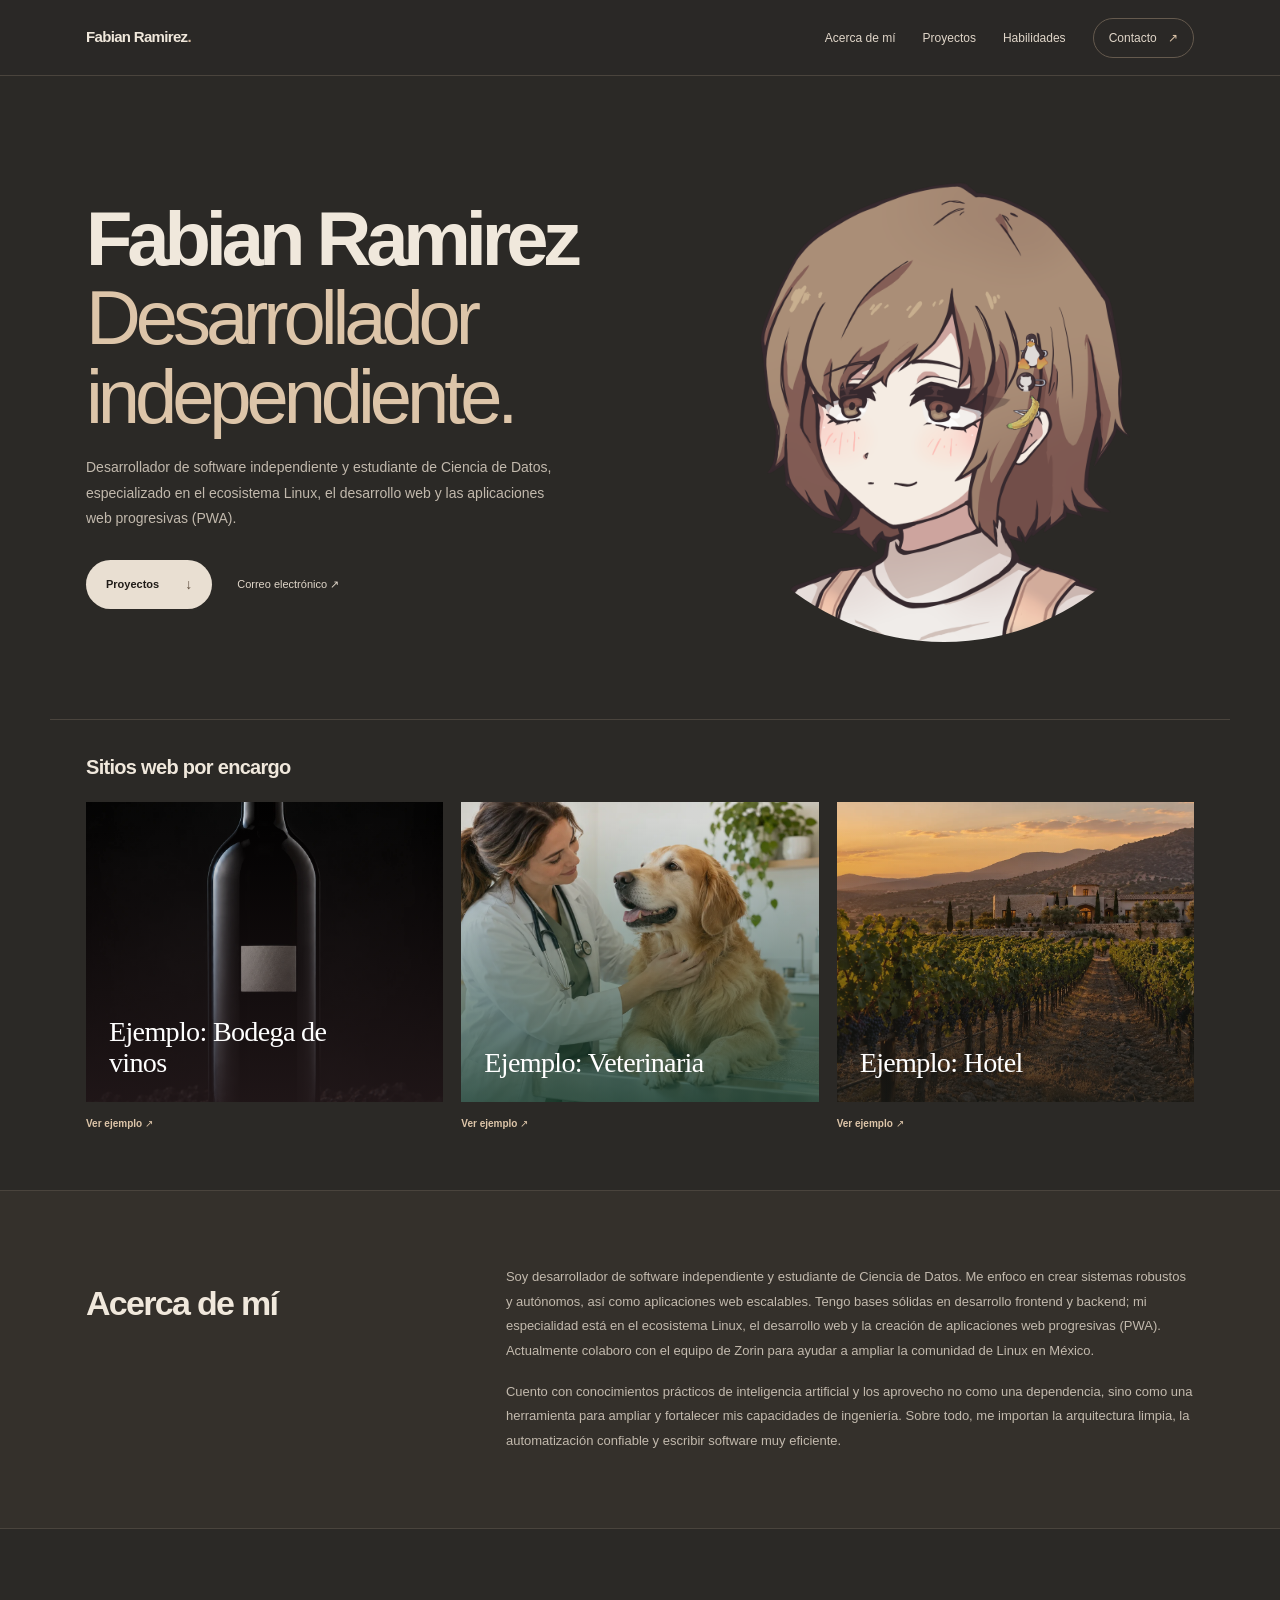
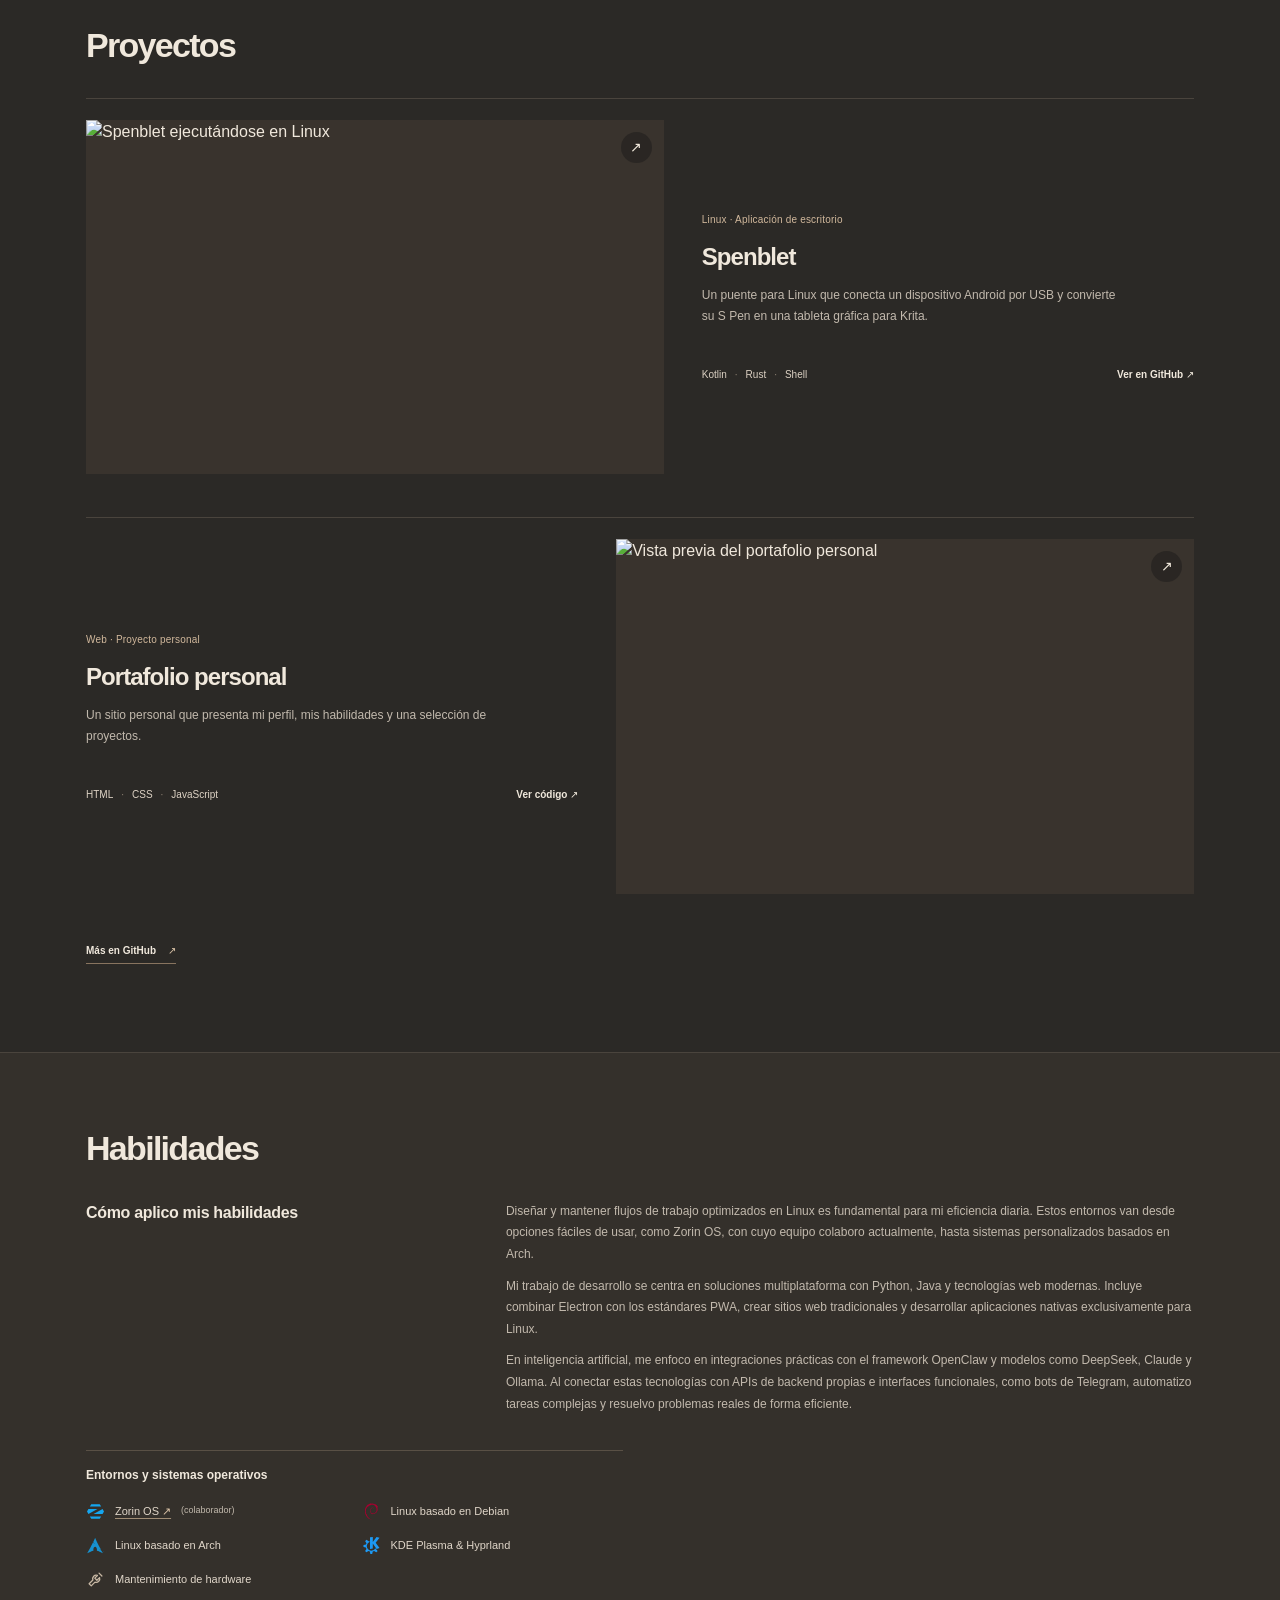
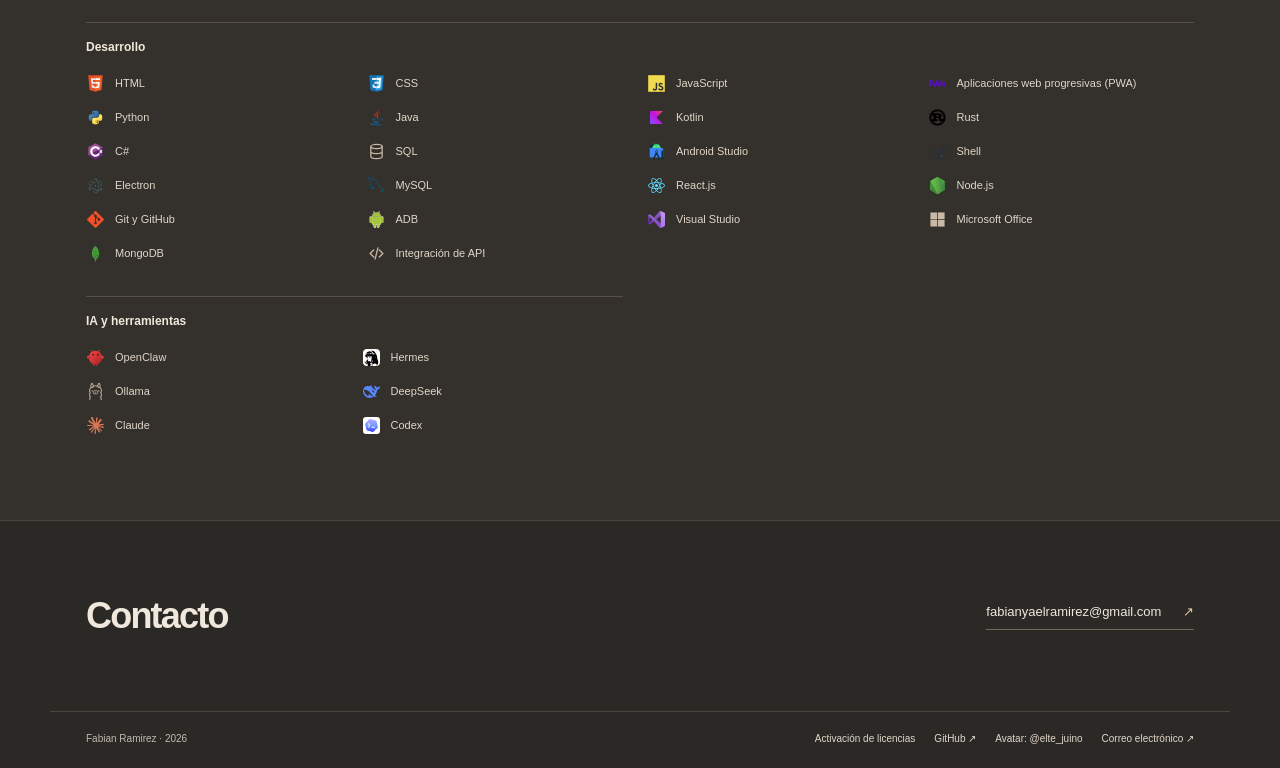
==== commit 088f0f33: "Load accessible keyboard focus styles" ====
--- a/index.html
+++ b/index.html
@@ -3,7 +3,7 @@
 <head>
   <meta charset="utf-8">
   <meta name="viewport" content="width=device-width, initial-scale=1">
-  <meta name="theme-color" content="#10151c">
+  <meta name="theme-color" content="#2b2926">
   <title>Fabian Ramirez | Desarrollador de software independiente</title>
   <meta name="description" content="Portafolio de Fabian Ramirez, desarrollador de software independiente y estudiante de Ciencia de Datos. Proyectos, habilidades y ejemplos de sitios web.">
   <meta name="author" content="Fabian Ramirez">
@@ -23,7 +23,7 @@
   <link rel="canonical" href="https://fyramirez.dev/">
   <script type="application/ld+json">{"@context":"https://schema.org","@type":"Person","name":"Fabian Ramirez","jobTitle":"Desarrollador de software independiente","description":"Desarrollador de software independiente y estudiante de Ciencia de Datos, especializado en el ecosistema Linux, desarrollo web y aplicaciones web progresivas.","knowsAbout":["Desarrollo web","Linux","Aplicaciones web progresivas","Ciencia de Datos"],"sameAs":["https://github.com/FyrmzDevMx"]}</script>
   <link rel="stylesheet" href="portfolio-assets/portfolio-react.css?v=clean-urls-20261012">
-  <link rel="stylesheet" href="portfolio-assets/elegant-tech.css?v=1">
+  <link rel="stylesheet" href="portfolio-assets/accessibility.css?v=keyboard-focus-20261031">
 </head>
 <body>
   <div id="root"></div>
--- a/portfolio-assets/accessibility.css
+++ b/portfolio-assets/accessibility.css
@@ -0,0 +1,11 @@
+/* Keyboard focus stays visible across the full portfolio, not only demo cards. */
+:where(a, button, input, select, textarea, [tabindex]):focus-visible {
+  outline: 2px solid var(--green, #ddc5a9);
+  outline-offset: 4px;
+}
+
+@media (forced-colors: active) {
+  :where(a, button, input, select, textarea, [tabindex]):focus-visible {
+    outline-color: Highlight;
+  }
+}
